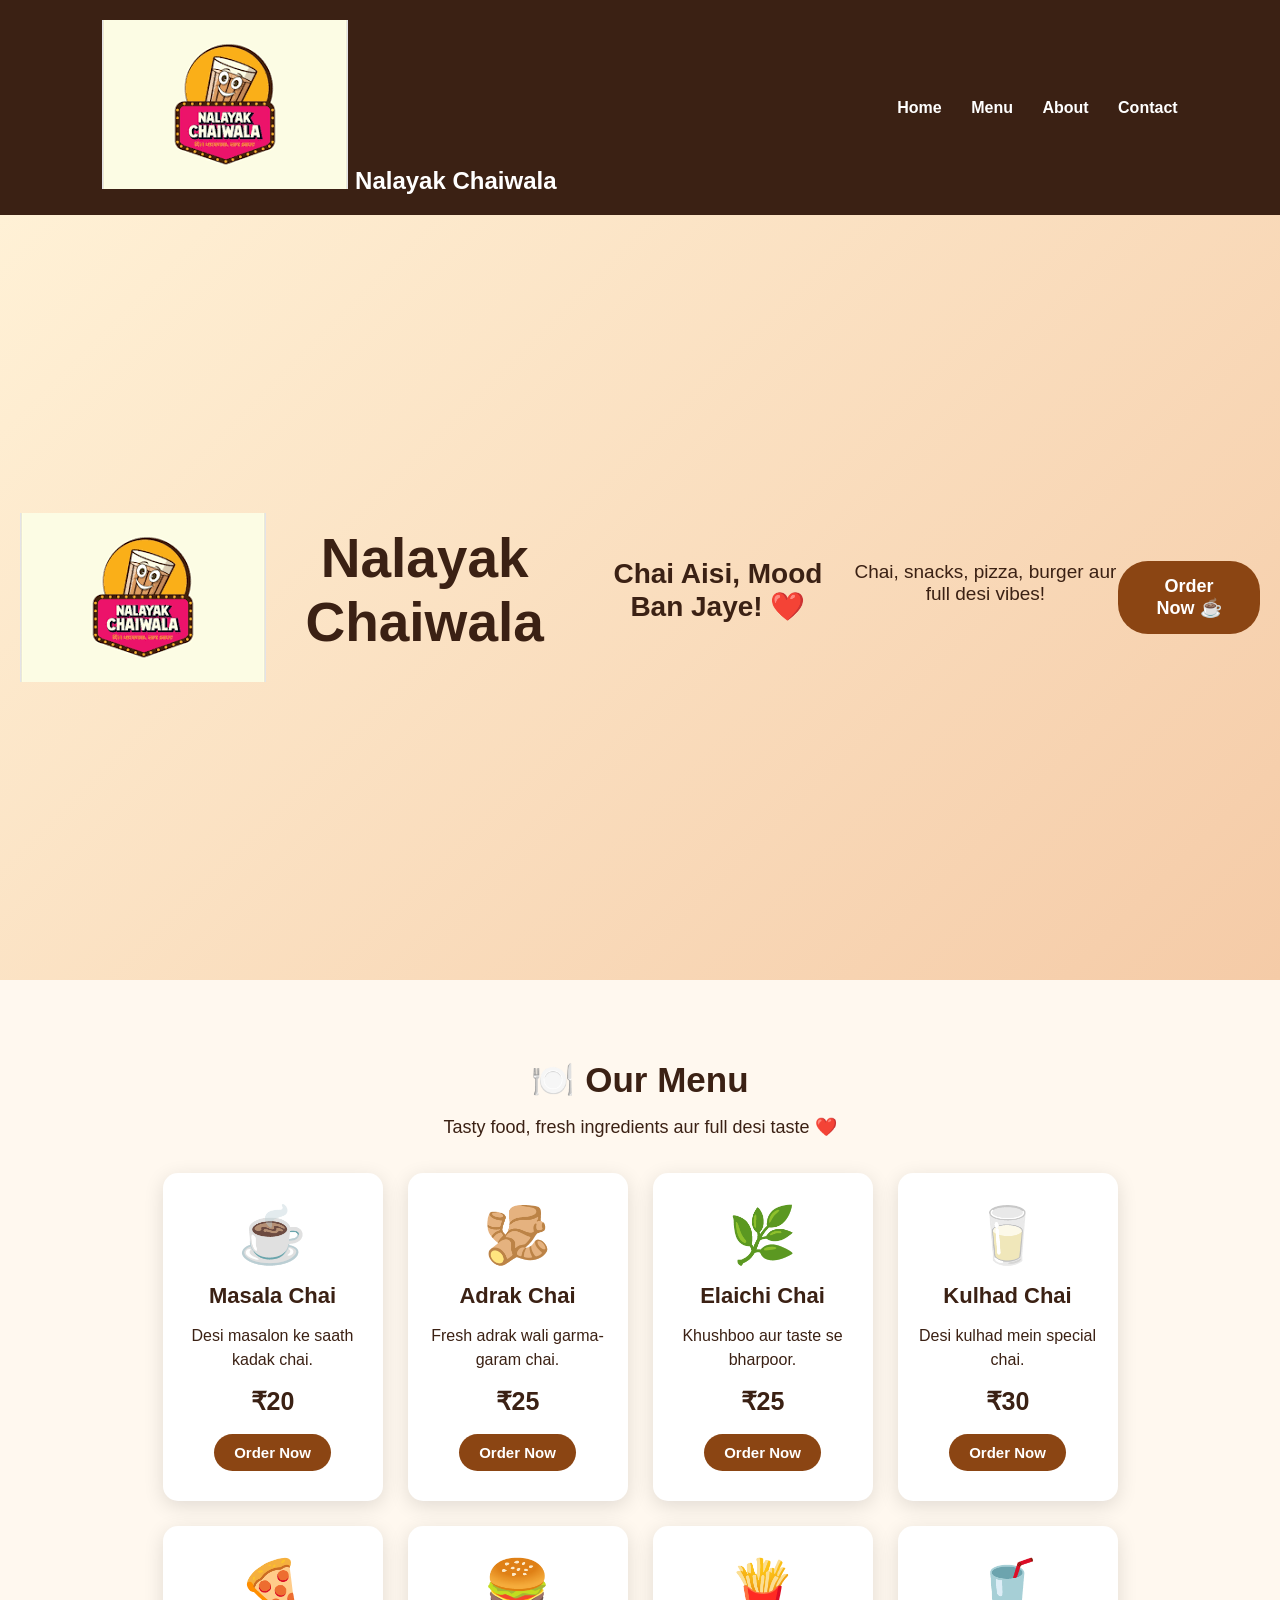
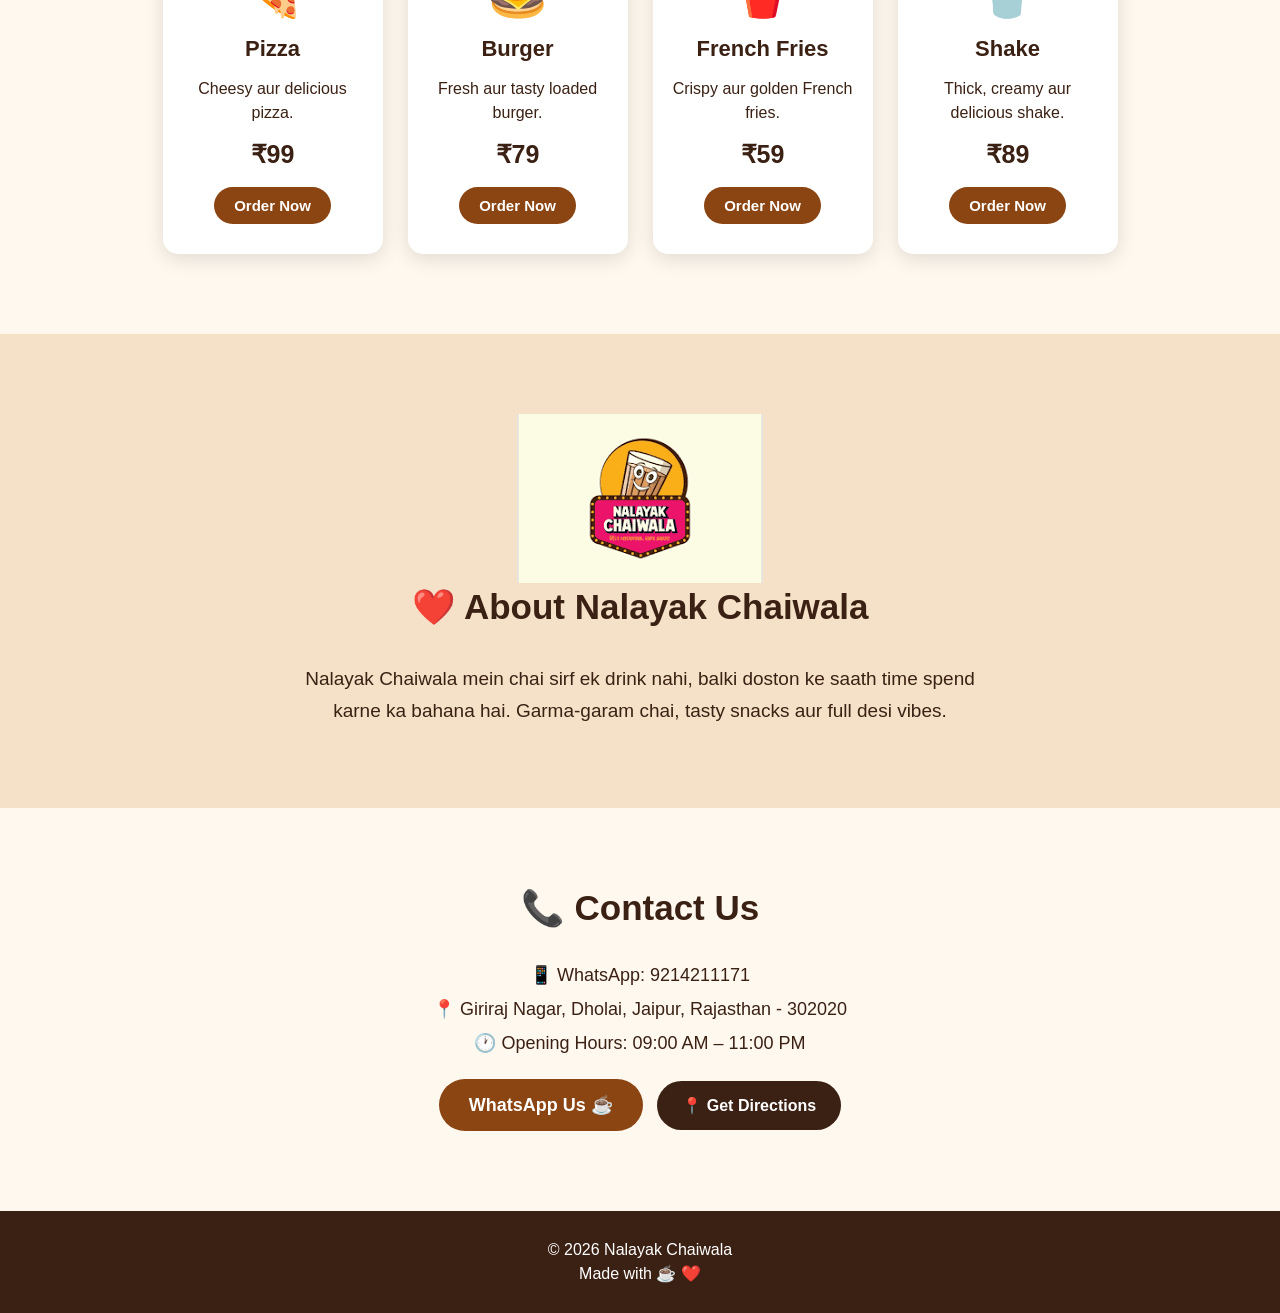
==== index.html @ 90702530 "Add files via upload" ====
<!DOCTYPE html>
<html lang="en">

<head>
    <meta charset="UTF-8">
    <meta name="viewport" content="width=device-width, initial-scale=1.0">
    <title>Nalayak Chaiwala | Jaipur</title>
    <link rel="stylesheet" href="style.css">
</head>

<body>

    <!-- HEADER -->
    <header>

        <div class="logo">
            <img src="logo.png" alt="Nalayak Chaiwala Logo">
            <span>Nalayak Chaiwala</span>
        </div>

        <nav>
            <a href="#home">Home</a>
            <a href="#menu">Menu</a>
            <a href="#about">About</a>
            <a href="#contact">Contact</a>
        </nav>

    </header>


    <!-- HOME -->
    <section id="home" class="hero">

        <img src="logo.png" alt="Nalayak Chaiwala" class="hero-logo">

        <h1>Nalayak Chaiwala</h1>

        <h2>Chai Aisi, Mood Ban Jaye! ❤️</h2>

        <p>
            Chai, snacks, pizza, burger aur full desi vibes!
        </p>

        <button onclick="orderChai()">
            Order Now ☕
        </button>

    </section>


    <!-- MENU -->
    <section id="menu">

        <h2>🍽️ Our Menu</h2>

        <p class="menu-subtitle">
            Tasty food, fresh ingredients aur full desi taste ❤️
        </p>

        <div class="menu-container">

            <!-- MASALA CHAI -->
            <div class="card">

                <div class="chai-icon">☕</div>

                <h3>Masala Chai</h3>

                <p>Desi masalon ke saath kadak chai.</p>

                <span>₹20</span>

                <button onclick="orderItem('Masala Chai')">
                    Order Now
                </button>

            </div>


            <!-- ADRAK CHAI -->
            <div class="card">

                <div class="chai-icon">🫚</div>

                <h3>Adrak Chai</h3>

                <p>Fresh adrak wali garma-garam chai.</p>

                <span>₹25</span>

                <button onclick="orderItem('Adrak Chai')">
                    Order Now
                </button>

            </div>


            <!-- ELAICHI CHAI -->
            <div class="card">

                <div class="chai-icon">🌿</div>

                <h3>Elaichi Chai</h3>

                <p>Khushboo aur taste se bharpoor.</p>

                <span>₹25</span>

                <button onclick="orderItem('Elaichi Chai')">
                    Order Now
                </button>

            </div>


            <!-- KULHAD CHAI -->
            <div class="card">

                <div class="chai-icon">🥛</div>

                <h3>Kulhad Chai</h3>

                <p>Desi kulhad mein special chai.</p>

                <span>₹30</span>

                <button onclick="orderItem('Kulhad Chai')">
                    Order Now
                </button>

            </div>


            <!-- PIZZA -->
            <div class="card">

                <div class="chai-icon">🍕</div>

                <h3>Pizza</h3>

                <p>Cheesy aur delicious pizza.</p>

                <span>₹99</span>

                <button onclick="orderItem('Pizza')">
                    Order Now
                </button>

            </div>


            <!-- BURGER -->
            <div class="card">

                <div class="chai-icon">🍔</div>

                <h3>Burger</h3>

                <p>Fresh aur tasty loaded burger.</p>

                <span>₹79</span>

                <button onclick="orderItem('Burger')">
                    Order Now
                </button>

            </div>


            <!-- FRENCH FRIES -->
            <div class="card">

                <div class="chai-icon">🍟</div>

                <h3>French Fries</h3>

                <p>Crispy aur golden French fries.</p>

                <span>₹59</span>

                <button onclick="orderItem('French Fries')">
                    Order Now
                </button>

            </div>


            <!-- SHAKE -->
            <div class="card">

                <div class="chai-icon">🥤</div>

                <h3>Shake</h3>

                <p>Thick, creamy aur delicious shake.</p>

                <span>₹89</span>

                <button onclick="orderItem('Shake')">
                    Order Now
                </button>

            </div>

        </div>

    </section>


    <!-- ABOUT -->
    <section id="about">

        <img src="logo.png" alt="Nalayak Chaiwala Logo" class="about-logo">

        <h2>❤️ About Nalayak Chaiwala</h2>

        <p>
            Nalayak Chaiwala mein chai sirf ek drink nahi,
            balki doston ke saath time spend karne ka bahana hai.
            Garma-garam chai, tasty snacks aur full desi vibes.
        </p>

    </section>


    <!-- CONTACT -->
    <section id="contact">

        <h2>📞 Contact Us</h2>

        <p>📱 WhatsApp: 9214211171</p>

        <p>
            📍 Giriraj Nagar, Dholai, Jaipur,
            Rajasthan - 302020
        </p>

        <p>
            🕐 Opening Hours: 09:00 AM – 11:00 PM
        </p>

        <button onclick="contactUs()">
            WhatsApp Us ☕
        </button>

        <a
            href="https://www.google.com/maps/search/?api=1&query=Nalayak+Chaiwala+Giriraj+Nagar+Dholai+Jaipur+Rajasthan+302020"
            target="_blank"
            class="map-button">
            📍 Get Directions
        </a>

    </section>


    <!-- FOOTER -->
    <footer>

        <p>© 2026 Nalayak Chaiwala</p>

        <p>Made with ☕ ❤️</p>

    </footer>


    <script src="script.js"></script>

</body>

</html>
---- style.css ----
* {
    margin: 0;
    padding: 0;
    box-sizing: border-box;
    scroll-behavior: smooth;
}

body {
    font-family: Arial, sans-serif;
    background: #fff8ef;
    color: #3b2114;
}


/* HEADER */

header {
    background: #3b2114;
    color: white;

    padding: 20px 8%;

    display: flex;
    justify-content: space-between;
    align-items: center;

    position: sticky;
    top: 0;

    z-index: 1000;
}

.logo {
    font-size: 24px;
    font-weight: bold;
}

nav a {
    color: white;

    text-decoration: none;

    margin-left: 25px;

    font-weight: bold;
}

nav a:hover {
    color: #f5b041;
}


/* HOME */

.hero {
    min-height: 85vh;

    display: flex;

    justify-content: center;
    align-items: center;

    text-align: center;

    padding: 40px 20px;

    background: linear-gradient(
        135deg,
        #fff1d6,
        #f5cba7
    );
}

.hero-content {
    max-width: 800px;
}

.big-cup {
    font-size: 80px;

    margin-bottom: 15px;
}

.hero h1 {
    font-size: 55px;

    margin-bottom: 15px;
}

.hero h2 {
    font-size: 28px;

    margin-bottom: 15px;
}

.hero p {
    font-size: 19px;

    margin-bottom: 30px;
}


/* BUTTON */

button {
    background: #8b4513;

    color: white;

    border: none;

    padding: 15px 30px;

    border-radius: 30px;

    font-size: 18px;

    cursor: pointer;

    font-weight: bold;

    transition: 0.3s;
}

button:hover {
    background: #5d2e0c;

    transform: scale(1.05);
}


/* SECTIONS */

section {
    padding: 80px 8%;

    text-align: center;
}

section h2 {
    font-size: 35px;

    margin-bottom: 35px;
}


/* MENU */

.menu-subtitle {
    font-size: 18px;

    margin-top: -20px;

    margin-bottom: 35px;
}

.menu-container {
    display: flex;

    justify-content: center;

    flex-wrap: wrap;

    gap: 25px;
}

.card {
    background: white;

    width: 220px;

    padding: 30px 20px;

    border-radius: 15px;

    box-shadow:
        0 5px 20px
        rgba(0, 0, 0, 0.12);

    transition: 0.3s;
}

.card:hover {
    transform: translateY(-8px);
}

.chai-icon {
    font-size: 55px;

    margin-bottom: 15px;
}

.card h3 {
    font-size: 22px;

    margin-bottom: 15px;
}

.card p {
    font-size: 16px;

    line-height: 1.5;

    margin-bottom: 15px;
}

.card span {
    display: block;

    font-size: 25px;

    font-weight: bold;

    margin-bottom: 18px;
}

.card button {
    padding: 10px 20px;

    font-size: 15px;
}


/* ABOUT */

#about {
    background: #f5e1c8;
}

#about p {
    max-width: 700px;

    margin: auto;

    font-size: 19px;

    line-height: 1.7;
}


/* CONTACT */

#contact p {
    margin: 12px;

    font-size: 18px;
}


/* MAP BUTTON */

.map-button {
    display: inline-block;

    margin-top: 15px;

    margin-left: 10px;

    padding: 15px 25px;

    background: #3b2114;

    color: white;

    text-decoration: none;

    border-radius: 30px;

    font-weight: bold;
}

.map-button:hover {
    background: #5d2e0c;
}


/* FOOTER */

footer {
    background: #3b2114;

    color: white;

    text-align: center;

    padding: 25px;
}

footer p {
    margin: 5px;
}


/* MOBILE */

@media (max-width: 700px) {

    header {
        flex-direction: column;

        gap: 15px;
    }

    nav a {
        margin: 0 7px;

        font-size: 14px;
    }

    .hero h1 {
        font-size: 40px;
    }

    .hero h2 {
        font-size: 22px;
    }

    .big-cup {
        font-size: 60px;
    }

    .map-button {
        margin-left: 0;

        margin-top: 15px;
    }
.logo {
    display: flex;
    align-items: center;
    gap: 10px;
}

.logo img {
    width: 55px;
    height: 55px;
    object-fit: contain;
}

.hero-logo {
    width: 180px;
    height: 180px;
    object-fit: contain;
    margin-bottom: 10px;
}

.about-logo {
    width: 140px;
    height: 140px;
    object-fit: contain;
    margin-bottom: 15px;
}.food-image {
    width: 100%;
    height: 160px;
    object-fit: cover;
    border-radius: 12px;
    margin-bottom: 15px;
}

.food-image:hover {
    transform: scale(1.03);
    transition: 0.3s;
}
}
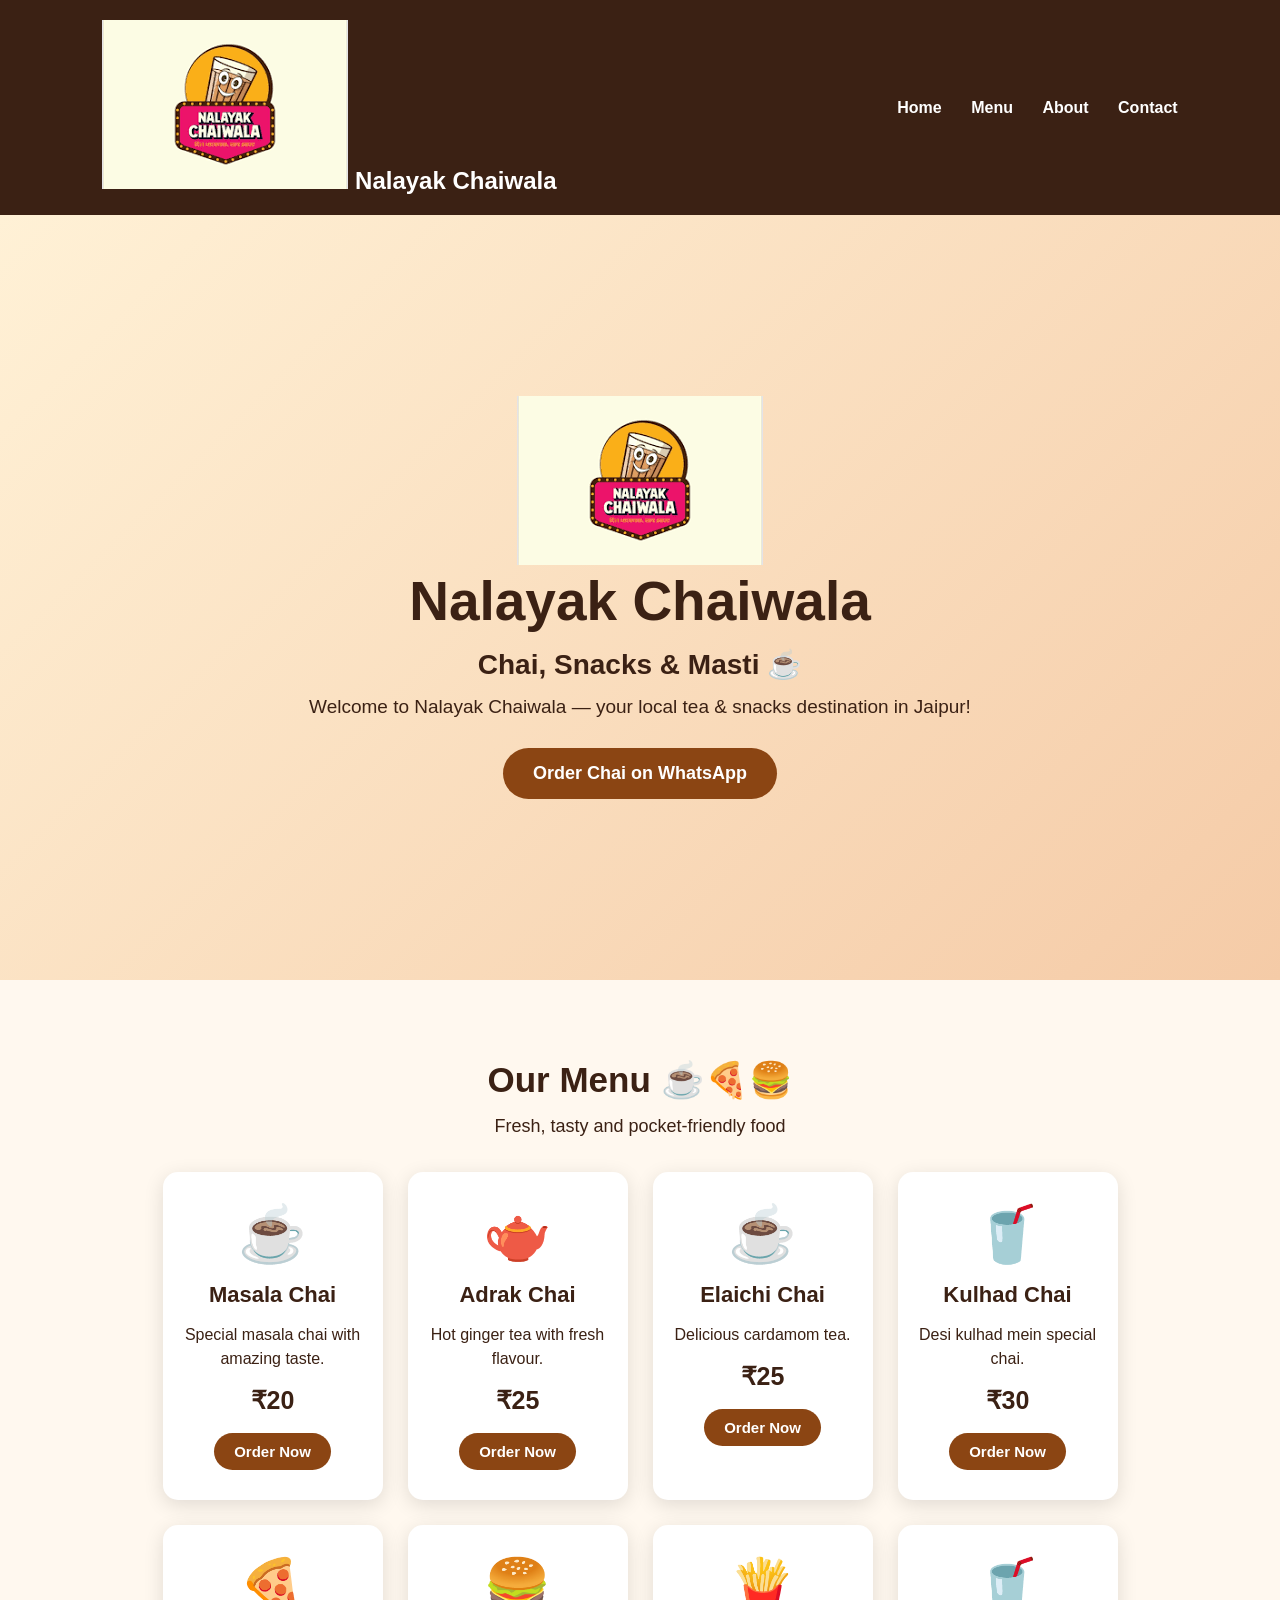
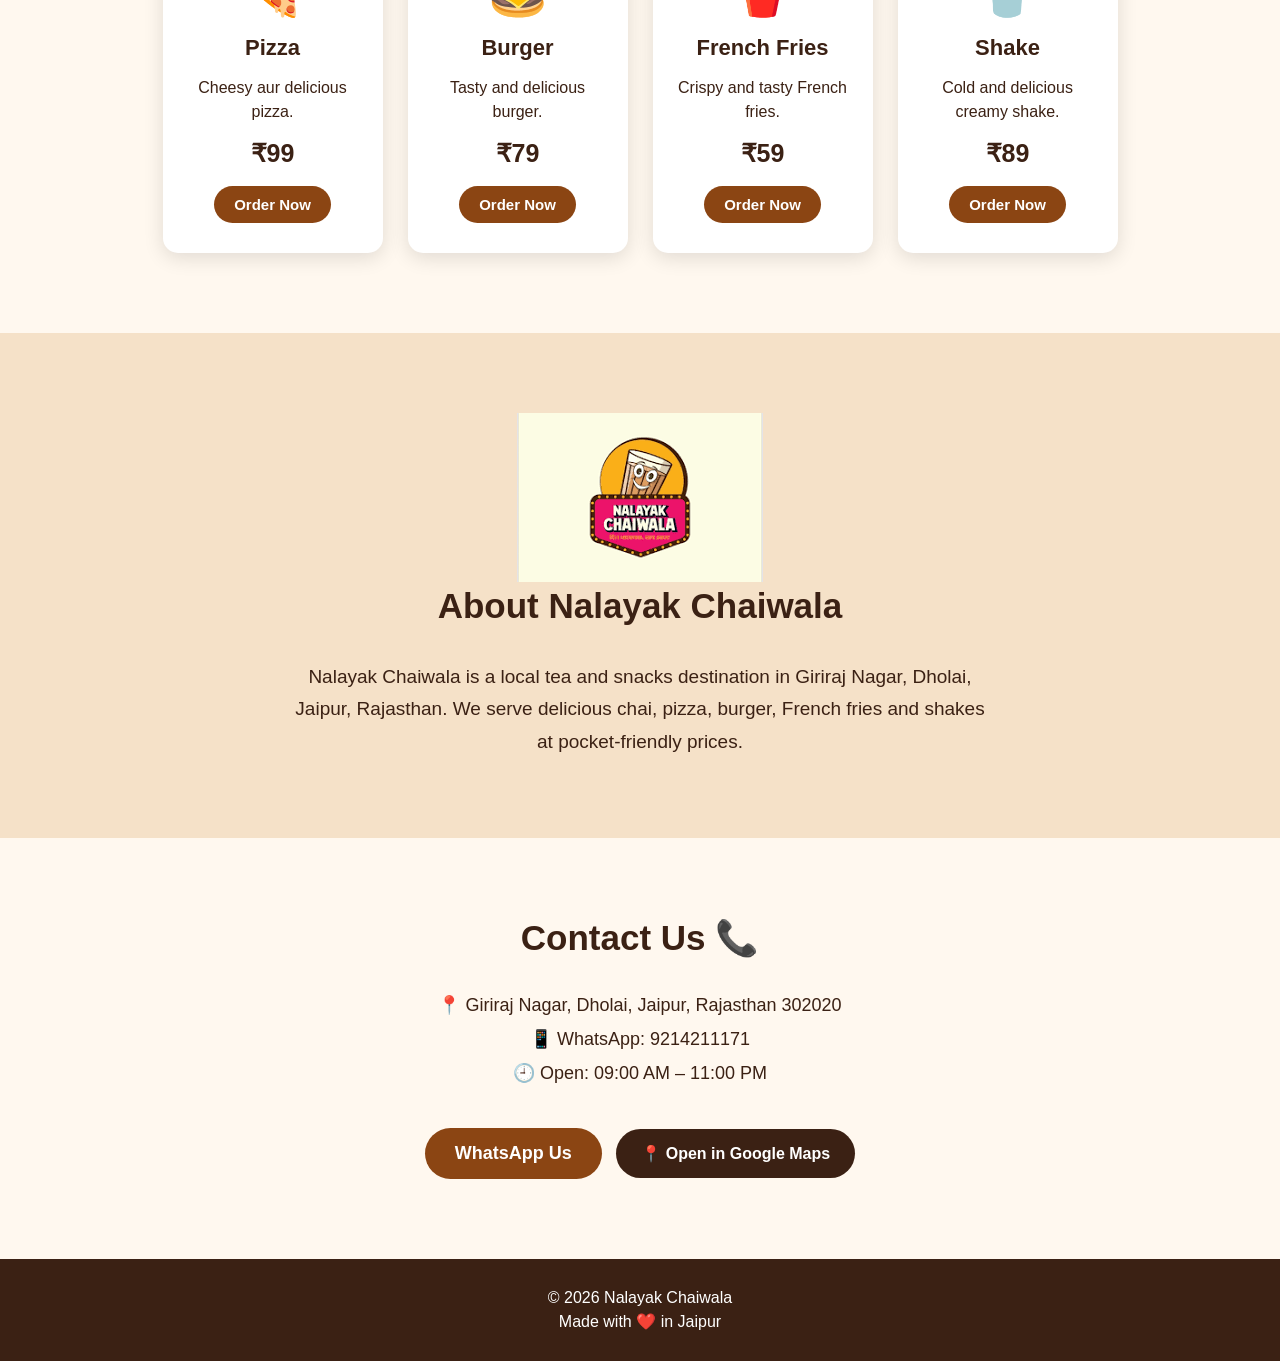
==== commit 453c2de6: "Add files via upload" ====
--- a/index.html
+++ b/index.html
@@ -3,9 +3,20 @@
 
 <head>
     <meta charset="UTF-8">
+
     <meta name="viewport" content="width=device-width, initial-scale=1.0">
-    <title>Nalayak Chaiwala | Jaipur</title>
+
+    <title>Nalayak Chaiwala | Best Tea, Pizza & Burger in Jaipur</title>
+
+    <meta name="description"
+        content="Nalayak Chaiwala in Giriraj Nagar, Dholai, Jaipur. Enjoy fresh chai, pizza, burger, French fries and shakes. Order now on WhatsApp.">
+
+    <meta name="keywords"
+        content="Nalayak Chaiwala, chai in Jaipur, tea in Jaipur, Giriraj Nagar chai, Dholai Jaipur cafe, pizza burger Jaipur">
+
+    <meta name="author" content="Nalayak Chaiwala">
     <link rel="stylesheet" href="style.css">
+
 </head>
 
 <body>
@@ -29,21 +40,26 @@
 
 
     <!-- HOME -->
-    <section id="home" class="hero">
-
-        <img src="logo.png" alt="Nalayak Chaiwala" class="hero-logo">
-
-        <h1>Nalayak Chaiwala</h1>
-
-        <h2>Chai Aisi, Mood Ban Jaye! ❤️</h2>
-
-        <p>
-            Chai, snacks, pizza, burger aur full desi vibes!
-        </p>
-
-        <button onclick="orderChai()">
-            Order Now ☕
-        </button>
+    <section class="hero" id="home">
+
+        <div class="hero-content">
+
+            <img src="logo.png" alt="Nalayak Chaiwala Jaipur" class="hero-logo">
+
+            <h1>Nalayak Chaiwala</h1>
+
+            <h2>Chai, Snacks & Masti ☕</h2>
+
+            <p>
+                Welcome to Nalayak Chaiwala — your local tea & snacks destination
+                in Jaipur!
+            </p>
+
+            <button onclick="orderChai()">
+                Order Chai on WhatsApp
+            </button>
+
+        </div>
 
     </section>
 
@@ -51,14 +67,15 @@
     <!-- MENU -->
     <section id="menu">
 
-        <h2>🍽️ Our Menu</h2>
+        <h2>Our Menu ☕🍕🍔</h2>
 
         <p class="menu-subtitle">
-            Tasty food, fresh ingredients aur full desi taste ❤️
+            Fresh, tasty and pocket-friendly food
         </p>
 
         <div class="menu-container">
 
+
             <!-- MASALA CHAI -->
             <div class="card">
 
@@ -66,7 +83,9 @@
 
                 <h3>Masala Chai</h3>
 
-                <p>Desi masalon ke saath kadak chai.</p>
+                <p>
+                    Special masala chai with amazing taste.
+                </p>
 
                 <span>₹20</span>
 
@@ -77,14 +96,16 @@
             </div>
 
 
-            <!-- ADRAK CHAI -->
-            <div class="card">
-
-                <div class="chai-icon">🫚</div>
+            <!-- ADRak CHAI -->
+            <div class="card">
+
+                <div class="chai-icon">🫖</div>
 
                 <h3>Adrak Chai</h3>
 
-                <p>Fresh adrak wali garma-garam chai.</p>
+                <p>
+                    Hot ginger tea with fresh flavour.
+                </p>
 
                 <span>₹25</span>
 
@@ -98,11 +119,13 @@
             <!-- ELAICHI CHAI -->
             <div class="card">
 
-                <div class="chai-icon">🌿</div>
+                <div class="chai-icon">☕</div>
 
                 <h3>Elaichi Chai</h3>
 
-                <p>Khushboo aur taste se bharpoor.</p>
+                <p>
+                    Delicious cardamom tea.
+                </p>
 
                 <span>₹25</span>
 
@@ -116,11 +139,13 @@
             <!-- KULHAD CHAI -->
             <div class="card">
 
-                <div class="chai-icon">🥛</div>
+                <div class="chai-icon">🥤</div>
 
                 <h3>Kulhad Chai</h3>
 
-                <p>Desi kulhad mein special chai.</p>
+                <p>
+                    Desi kulhad mein special chai.
+                </p>
 
                 <span>₹30</span>
 
@@ -138,7 +163,9 @@
 
                 <h3>Pizza</h3>
 
-                <p>Cheesy aur delicious pizza.</p>
+                <p>
+                    Cheesy aur delicious pizza.
+                </p>
 
                 <span>₹99</span>
 
@@ -156,7 +183,9 @@
 
                 <h3>Burger</h3>
 
-                <p>Fresh aur tasty loaded burger.</p>
+                <p>
+                    Tasty and delicious burger.
+                </p>
 
                 <span>₹79</span>
 
@@ -174,7 +203,9 @@
 
                 <h3>French Fries</h3>
 
-                <p>Crispy aur golden French fries.</p>
+                <p>
+                    Crispy and tasty French fries.
+                </p>
 
                 <span>₹59</span>
 
@@ -192,7 +223,9 @@
 
                 <h3>Shake</h3>
 
-                <p>Thick, creamy aur delicious shake.</p>
+                <p>
+                    Cold and delicious creamy shake.
+                </p>
 
                 <span>₹89</span>
 
@@ -210,14 +243,18 @@
     <!-- ABOUT -->
     <section id="about">
 
-        <img src="logo.png" alt="Nalayak Chaiwala Logo" class="about-logo">
-
-        <h2>❤️ About Nalayak Chaiwala</h2>
-
-        <p>
-            Nalayak Chaiwala mein chai sirf ek drink nahi,
-            balki doston ke saath time spend karne ka bahana hai.
-            Garma-garam chai, tasty snacks aur full desi vibes.
+        <img src="logo.png"
+            alt="Nalayak Chaiwala Logo Jaipur"
+            class="about-logo">
+
+        <h2>About Nalayak Chaiwala</h2>
+
+        <p>
+            Nalayak Chaiwala is a local tea and snacks destination
+            in Giriraj Nagar, Dholai, Jaipur, Rajasthan.
+
+            We serve delicious chai, pizza, burger, French fries
+            and shakes at pocket-friendly prices.
         </p>
 
     </section>
@@ -226,28 +263,33 @@
     <!-- CONTACT -->
     <section id="contact">
 
-        <h2>📞 Contact Us</h2>
-
-        <p>📱 WhatsApp: 9214211171</p>
-
-        <p>
-            📍 Giriraj Nagar, Dholai, Jaipur,
-            Rajasthan - 302020
-        </p>
-
-        <p>
-            🕐 Opening Hours: 09:00 AM – 11:00 PM
-        </p>
+        <h2>Contact Us 📞</h2>
+
+        <p>
+            📍 Giriraj Nagar, Dholai, Jaipur, Rajasthan 302020
+        </p>
+
+        <p>
+            📱 WhatsApp: 9214211171
+        </p>
+
+        <p>
+            🕘 Open: 09:00 AM – 11:00 PM
+        </p>
+
+        <br>
 
         <button onclick="contactUs()">
-            WhatsApp Us ☕
+            WhatsApp Us
         </button>
 
         <a
-            href="https://www.google.com/maps/search/?api=1&query=Nalayak+Chaiwala+Giriraj+Nagar+Dholai+Jaipur+Rajasthan+302020"
+            href="https://www.google.com/maps/search/?api=1&query=Giriraj+Nagar+Dholai+Jaipur+Rajasthan+302020"
             target="_blank"
             class="map-button">
-            📍 Get Directions
+
+            📍 Open in Google Maps
+
         </a>
 
     </section>
@@ -256,13 +298,18 @@
     <!-- FOOTER -->
     <footer>
 
-        <p>© 2026 Nalayak Chaiwala</p>
-
-        <p>Made with ☕ ❤️</p>
+        <p>
+            © 2026 Nalayak Chaiwala
+        </p>
+
+        <p>
+            Made with ❤️ in Jaipur
+        </p>
 
     </footer>
 
 
+    <!-- JAVASCRIPT -->
     <script src="script.js"></script>
 
 </body>
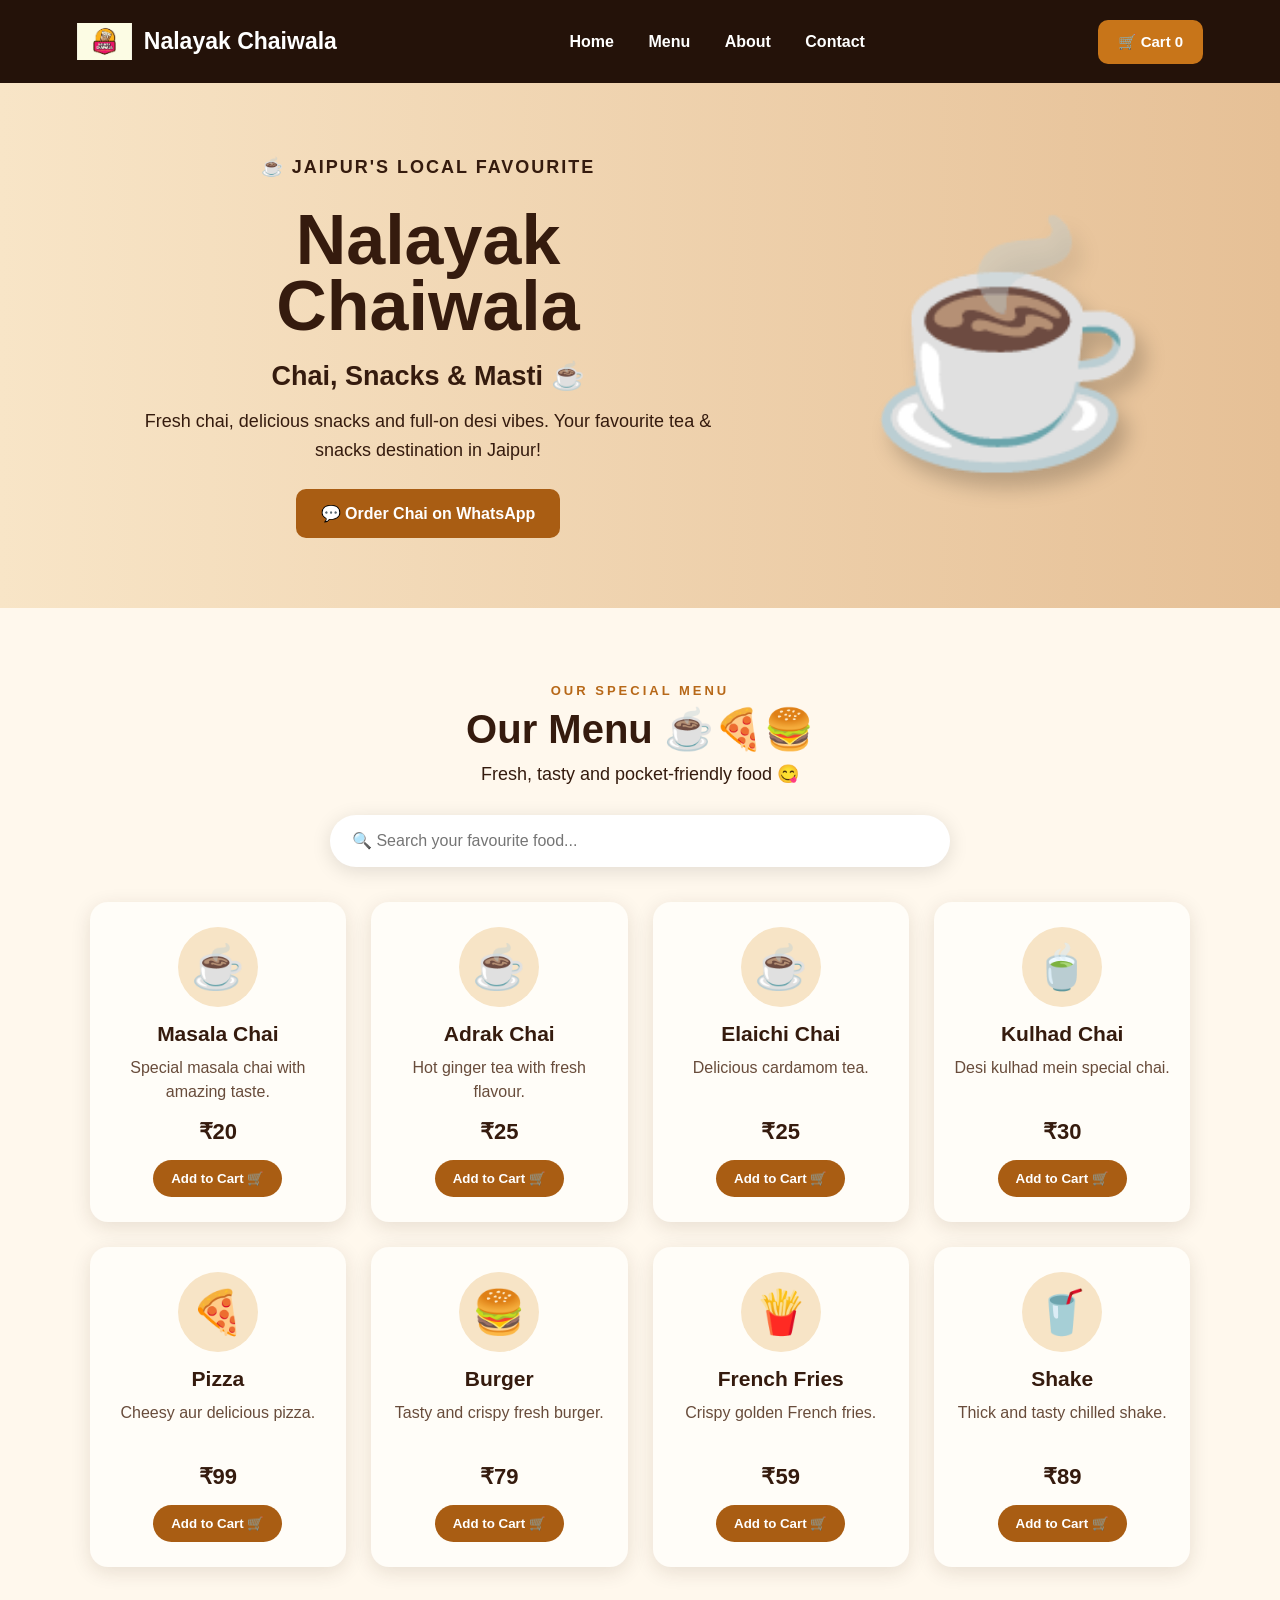
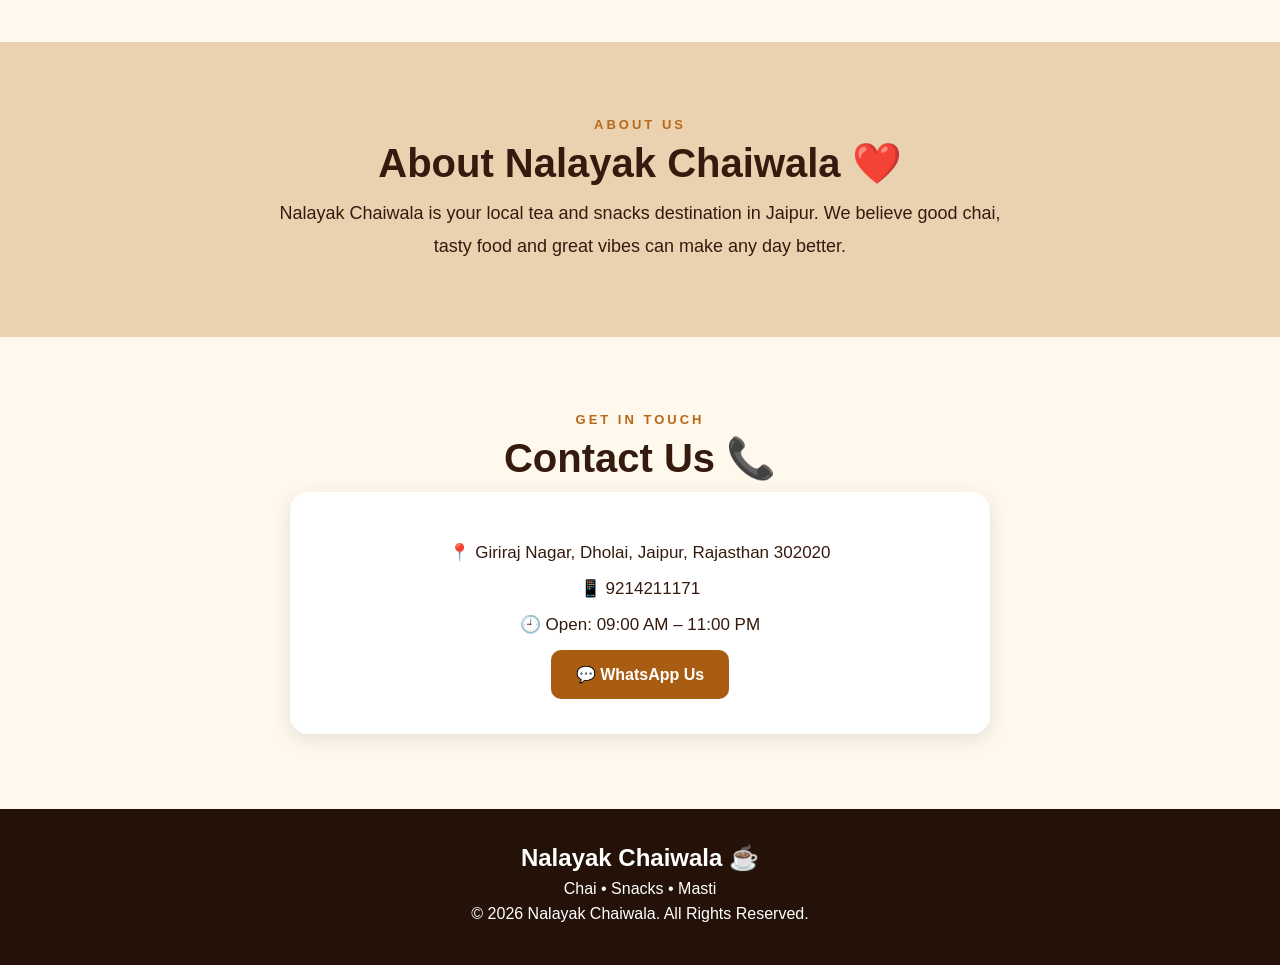
==== commit 66718aca: "Add files via upload" ====
--- a/index.html
+++ b/index.html
@@ -1,317 +1,302 @@
 <!DOCTYPE html>
 <html lang="en">
-
 <head>
     <meta charset="UTF-8">
-
     <meta name="viewport" content="width=device-width, initial-scale=1.0">
 
-    <title>Nalayak Chaiwala | Best Tea, Pizza & Burger in Jaipur</title>
+    <title>Nalayak Chaiwala | Best Tea & Snacks in Jaipur</title>
 
     <meta name="description"
-        content="Nalayak Chaiwala in Giriraj Nagar, Dholai, Jaipur. Enjoy fresh chai, pizza, burger, French fries and shakes. Order now on WhatsApp.">
-
-    <meta name="keywords"
-        content="Nalayak Chaiwala, chai in Jaipur, tea in Jaipur, Giriraj Nagar chai, Dholai Jaipur cafe, pizza burger Jaipur">
-
-    <meta name="author" content="Nalayak Chaiwala">
+        content="Nalayak Chaiwala in Giriraj Nagar, Dholai, Jaipur. Fresh chai, pizza, burger, fries and shakes. Order on WhatsApp.">
+
     <link rel="stylesheet" href="style.css">
-
 </head>
 
 <body>
 
-    <!-- HEADER -->
-    <header>
-
-        <div class="logo">
-            <img src="logo.png" alt="Nalayak Chaiwala Logo">
-            <span>Nalayak Chaiwala</span>
-        </div>
-
-        <nav>
-            <a href="#home">Home</a>
-            <a href="#menu">Menu</a>
-            <a href="#about">About</a>
-            <a href="#contact">Contact</a>
-        </nav>
-
-    </header>
-
-
-    <!-- HOME -->
-    <section class="hero" id="home">
-
-        <div class="hero-content">
-
-            <img src="logo.png" alt="Nalayak Chaiwala Jaipur" class="hero-logo">
-
-            <h1>Nalayak Chaiwala</h1>
+<!-- HEADER -->
+<header>
+    <div class="logo">
+        <img src="logo.png" alt="Nalayak Chaiwala Logo">
+        <span>Nalayak Chaiwala</span>
+    </div>
+
+    <nav>
+        <a href="#home">Home</a>
+        <a href="#menu">Menu</a>
+        <a href="#about">About</a>
+        <a href="#contact">Contact</a>
+    </nav>
+
+    <button class="cart-btn" onclick="showCart()">
+        🛒 Cart <span id="cartCount">0</span>
+    </button>
+</header>
+
+
+<!-- HERO -->
+<section class="hero" id="home">
+
+    <div class="hero-content">
+
+        <div class="hero-text">
+            <p class="small-title">☕ JAIPUR'S LOCAL FAVOURITE</p>
+
+            <h1>Nalayak<br>Chaiwala</h1>
 
             <h2>Chai, Snacks & Masti ☕</h2>
 
             <p>
-                Welcome to Nalayak Chaiwala — your local tea & snacks destination
-                in Jaipur!
+                Fresh chai, delicious snacks and full-on desi vibes.
+                Your favourite tea & snacks destination in Jaipur!
             </p>
 
-            <button onclick="orderChai()">
-                Order Chai on WhatsApp
-            </button>
-
-        </div>
-
-    </section>
-
-
-    <!-- MENU -->
-    <section id="menu">
-
-        <h2>Our Menu ☕🍕🍔</h2>
-
-        <p class="menu-subtitle">
-            Fresh, tasty and pocket-friendly food
-        </p>
-
-        <div class="menu-container">
-
-
-            <!-- MASALA CHAI -->
-            <div class="card">
-
-                <div class="chai-icon">☕</div>
-
-                <h3>Masala Chai</h3>
-
-                <p>
-                    Special masala chai with amazing taste.
-                </p>
-
-                <span>₹20</span>
-
-                <button onclick="orderItem('Masala Chai')">
-                    Order Now
-                </button>
-
-            </div>
-
-
-            <!-- ADRak CHAI -->
-            <div class="card">
-
-                <div class="chai-icon">🫖</div>
-
-                <h3>Adrak Chai</h3>
-
-                <p>
-                    Hot ginger tea with fresh flavour.
-                </p>
-
-                <span>₹25</span>
-
-                <button onclick="orderItem('Adrak Chai')">
-                    Order Now
-                </button>
-
-            </div>
-
-
-            <!-- ELAICHI CHAI -->
-            <div class="card">
-
-                <div class="chai-icon">☕</div>
-
-                <h3>Elaichi Chai</h3>
-
-                <p>
-                    Delicious cardamom tea.
-                </p>
-
-                <span>₹25</span>
-
-                <button onclick="orderItem('Elaichi Chai')">
-                    Order Now
-                </button>
-
-            </div>
-
-
-            <!-- KULHAD CHAI -->
-            <div class="card">
-
-                <div class="chai-icon">🥤</div>
-
-                <h3>Kulhad Chai</h3>
-
-                <p>
-                    Desi kulhad mein special chai.
-                </p>
-
-                <span>₹30</span>
-
-                <button onclick="orderItem('Kulhad Chai')">
-                    Order Now
-                </button>
-
-            </div>
-
-
-            <!-- PIZZA -->
-            <div class="card">
-
-                <div class="chai-icon">🍕</div>
-
-                <h3>Pizza</h3>
-
-                <p>
-                    Cheesy aur delicious pizza.
-                </p>
-
-                <span>₹99</span>
-
-                <button onclick="orderItem('Pizza')">
-                    Order Now
-                </button>
-
-            </div>
-
-
-            <!-- BURGER -->
-            <div class="card">
-
-                <div class="chai-icon">🍔</div>
-
-                <h3>Burger</h3>
-
-                <p>
-                    Tasty and delicious burger.
-                </p>
-
-                <span>₹79</span>
-
-                <button onclick="orderItem('Burger')">
-                    Order Now
-                </button>
-
-            </div>
-
-
-            <!-- FRENCH FRIES -->
-            <div class="card">
-
-                <div class="chai-icon">🍟</div>
-
-                <h3>French Fries</h3>
-
-                <p>
-                    Crispy and tasty French fries.
-                </p>
-
-                <span>₹59</span>
-
-                <button onclick="orderItem('French Fries')">
-                    Order Now
-                </button>
-
-            </div>
-
-
-            <!-- SHAKE -->
-            <div class="card">
-
-                <div class="chai-icon">🥤</div>
-
-                <h3>Shake</h3>
-
-                <p>
-                    Cold and delicious creamy shake.
-                </p>
-
-                <span>₹89</span>
-
-                <button onclick="orderItem('Shake')">
-                    Order Now
-                </button>
-
-            </div>
-
-        </div>
-
-    </section>
-
-
-    <!-- ABOUT -->
-    <section id="about">
-
-        <img src="logo.png"
-            alt="Nalayak Chaiwala Logo Jaipur"
-            class="about-logo">
-
-        <h2>About Nalayak Chaiwala</h2>
-
-        <p>
-            Nalayak Chaiwala is a local tea and snacks destination
-            in Giriraj Nagar, Dholai, Jaipur, Rajasthan.
-
-            We serve delicious chai, pizza, burger, French fries
-            and shakes at pocket-friendly prices.
-        </p>
-
-    </section>
-
-
-    <!-- CONTACT -->
-    <section id="contact">
-
-        <h2>Contact Us 📞</h2>
-
-        <p>
-            📍 Giriraj Nagar, Dholai, Jaipur, Rajasthan 302020
-        </p>
-
-        <p>
-            📱 WhatsApp: 9214211171
-        </p>
-
-        <p>
-            🕘 Open: 09:00 AM – 11:00 PM
-        </p>
-
-        <br>
-
-        <button onclick="contactUs()">
-            WhatsApp Us
+            <button class="main-btn" onclick="orderChai()">
+                💬 Order Chai on WhatsApp
+            </button>
+        </div>
+
+        <div class="hero-cup">
+            ☕
+        </div>
+
+    </div>
+
+</section>
+
+
+<!-- MENU -->
+<section id="menu">
+
+    <p class="section-label">OUR SPECIAL MENU</p>
+
+    <h2>Our Menu ☕🍕🍔</h2>
+
+    <p class="menu-subtitle">
+        Fresh, tasty and pocket-friendly food 😋
+    </p>
+
+    <!-- SEARCH -->
+    <div class="search-box">
+        <input
+            type="text"
+            id="menuSearch"
+            placeholder="🔍 Search your favourite food..."
+            onkeyup="searchMenu()"
+        >
+    </div>
+
+
+    <!-- MENU CARDS -->
+    <div class="menu-container" id="menuContainer">
+
+        <!-- MASALA CHAI -->
+        <div class="card" data-name="masala chai">
+            <div class="food-icon">☕</div>
+
+            <h3>Masala Chai</h3>
+
+            <p>Special masala chai with amazing taste.</p>
+
+            <span>₹20</span>
+
+            <button onclick="addToCart('Masala Chai',20)">
+                Add to Cart 🛒
+            </button>
+        </div>
+
+
+        <!-- ADRAK CHAI -->
+        <div class="card" data-name="adrak chai">
+            <div class="food-icon">☕</div>
+
+            <h3>Adrak Chai</h3>
+
+            <p>Hot ginger tea with fresh flavour.</p>
+
+            <span>₹25</span>
+
+            <button onclick="addToCart('Adrak Chai',25)">
+                Add to Cart 🛒
+            </button>
+        </div>
+
+
+        <!-- ELAICHI CHAI -->
+        <div class="card" data-name="elaichi chai">
+            <div class="food-icon">☕</div>
+
+            <h3>Elaichi Chai</h3>
+
+            <p>Delicious cardamom tea.</p>
+
+            <span>₹25</span>
+
+            <button onclick="addToCart('Elaichi Chai',25)">
+                Add to Cart 🛒
+            </button>
+        </div>
+
+
+        <!-- KULHAD CHAI -->
+        <div class="card" data-name="kulhad chai">
+            <div class="food-icon">🍵</div>
+
+            <h3>Kulhad Chai</h3>
+
+            <p>Desi kulhad mein special chai.</p>
+
+            <span>₹30</span>
+
+            <button onclick="addToCart('Kulhad Chai',30)">
+                Add to Cart 🛒
+            </button>
+        </div>
+
+
+        <!-- PIZZA -->
+        <div class="card" data-name="pizza">
+            <div class="food-icon">🍕</div>
+
+            <h3>Pizza</h3>
+
+            <p>Cheesy aur delicious pizza.</p>
+
+            <span>₹99</span>
+
+            <button onclick="addToCart('Pizza',99)">
+                Add to Cart 🛒
+            </button>
+        </div>
+
+
+        <!-- BURGER -->
+        <div class="card" data-name="burger">
+            <div class="food-icon">🍔</div>
+
+            <h3>Burger</h3>
+
+            <p>Tasty and crispy fresh burger.</p>
+
+            <span>₹79</span>
+
+            <button onclick="addToCart('Burger',79)">
+                Add to Cart 🛒
+            </button>
+        </div>
+
+
+        <!-- FRIES -->
+        <div class="card" data-name="french fries fries">
+            <div class="food-icon">🍟</div>
+
+            <h3>French Fries</h3>
+
+            <p>Crispy golden French fries.</p>
+
+            <span>₹59</span>
+
+            <button onclick="addToCart('French Fries',59)">
+                Add to Cart 🛒
+            </button>
+        </div>
+
+
+        <!-- SHAKE -->
+        <div class="card" data-name="shake">
+            <div class="food-icon">🥤</div>
+
+            <h3>Shake</h3>
+
+            <p>Thick and tasty chilled shake.</p>
+
+            <span>₹89</span>
+
+            <button onclick="addToCart('Shake',89)">
+                Add to Cart 🛒
+            </button>
+        </div>
+
+    </div>
+
+</section>
+
+
+<!-- ABOUT -->
+<section id="about" class="about">
+
+    <p class="section-label">ABOUT US</p>
+
+    <h2>About Nalayak Chaiwala ❤️</h2>
+
+    <p>
+        Nalayak Chaiwala is your local tea and snacks destination
+        in Jaipur. We believe good chai, tasty food and great vibes
+        can make any day better.
+    </p>
+
+</section>
+
+
+<!-- CONTACT -->
+<section id="contact">
+
+    <p class="section-label">GET IN TOUCH</p>
+
+    <h2>Contact Us 📞</h2>
+
+    <div class="contact-box">
+
+        <p>📍 Giriraj Nagar, Dholai, Jaipur, Rajasthan 302020</p>
+
+        <p>📱 9214211171</p>
+
+        <p>🕘 Open: 09:00 AM – 11:00 PM</p>
+
+        <button class="main-btn" onclick="contactUs()">
+            💬 WhatsApp Us
         </button>
 
-        <a
-            href="https://www.google.com/maps/search/?api=1&query=Giriraj+Nagar+Dholai+Jaipur+Rajasthan+302020"
-            target="_blank"
-            class="map-button">
-
-            📍 Open in Google Maps
-
-        </a>
-
-    </section>
-
-
-    <!-- FOOTER -->
-    <footer>
-
-        <p>
-            © 2026 Nalayak Chaiwala
-        </p>
-
-        <p>
-            Made with ❤️ in Jaipur
-        </p>
-
-    </footer>
-
-
-    <!-- JAVASCRIPT -->
-    <script src="script.js"></script>
+    </div>
+
+</section>
+
+
+<!-- CART POPUP -->
+<div id="cartPopup" class="cart-popup">
+
+    <div class="cart-box">
+
+        <button class="close-btn" onclick="closeCart()">✕</button>
+
+        <h2>🛒 Your Cart</h2>
+
+        <div id="cartItems"></div>
+
+        <h3 id="cartTotal">Total: ₹0</h3>
+
+        <button class="main-btn" onclick="orderCart()">
+            💬 Order on WhatsApp
+        </button>
+
+    </div>
+
+</div>
+
+
+<!-- FOOTER -->
+<footer>
+
+    <h3>Nalayak Chaiwala ☕</h3>
+
+    <p>Chai • Snacks • Masti</p>
+
+    <p>© 2026 Nalayak Chaiwala. All Rights Reserved.</p>
+
+</footer>
+
+
+<script src="script.js"></script>
 
 </body>
-
 </html>
--- a/style.css
+++ b/style.css
@@ -7,18 +7,18 @@
 
 body {
     font-family: Arial, sans-serif;
-    background: #fff8ef;
-    color: #3b2114;
+    background: #fff8ed;
+    color: #351b0e;
 }
 
 
 /* HEADER */
 
 header {
-    background: #3b2114;
-    color: white;
-
-    padding: 20px 8%;
+    background: #241209;
+    color: white;
+
+    padding: 14px 6%;
 
     display: flex;
     justify-content: space-between;
@@ -31,303 +31,12 @@
 }
 
 .logo {
-    font-size: 24px;
-    font-weight: bold;
-}
-
-nav a {
-    color: white;
-
-    text-decoration: none;
-
-    margin-left: 25px;
-
-    font-weight: bold;
-}
-
-nav a:hover {
-    color: #f5b041;
-}
-
-
-/* HOME */
-
-.hero {
-    min-height: 85vh;
-
     display: flex;
-
-    justify-content: center;
-    align-items: center;
-
-    text-align: center;
-
-    padding: 40px 20px;
-
-    background: linear-gradient(
-        135deg,
-        #fff1d6,
-        #f5cba7
-    );
-}
-
-.hero-content {
-    max-width: 800px;
-}
-
-.big-cup {
-    font-size: 80px;
-
-    margin-bottom: 15px;
-}
-
-.hero h1 {
-    font-size: 55px;
-
-    margin-bottom: 15px;
-}
-
-.hero h2 {
-    font-size: 28px;
-
-    margin-bottom: 15px;
-}
-
-.hero p {
-    font-size: 19px;
-
-    margin-bottom: 30px;
-}
-
-
-/* BUTTON */
-
-button {
-    background: #8b4513;
-
-    color: white;
-
-    border: none;
-
-    padding: 15px 30px;
-
-    border-radius: 30px;
-
-    font-size: 18px;
-
-    cursor: pointer;
-
-    font-weight: bold;
-
-    transition: 0.3s;
-}
-
-button:hover {
-    background: #5d2e0c;
-
-    transform: scale(1.05);
-}
-
-
-/* SECTIONS */
-
-section {
-    padding: 80px 8%;
-
-    text-align: center;
-}
-
-section h2 {
-    font-size: 35px;
-
-    margin-bottom: 35px;
-}
-
-
-/* MENU */
-
-.menu-subtitle {
-    font-size: 18px;
-
-    margin-top: -20px;
-
-    margin-bottom: 35px;
-}
-
-.menu-container {
-    display: flex;
-
-    justify-content: center;
-
-    flex-wrap: wrap;
-
-    gap: 25px;
-}
-
-.card {
-    background: white;
-
-    width: 220px;
-
-    padding: 30px 20px;
-
-    border-radius: 15px;
-
-    box-shadow:
-        0 5px 20px
-        rgba(0, 0, 0, 0.12);
-
-    transition: 0.3s;
-}
-
-.card:hover {
-    transform: translateY(-8px);
-}
-
-.chai-icon {
-    font-size: 55px;
-
-    margin-bottom: 15px;
-}
-
-.card h3 {
-    font-size: 22px;
-
-    margin-bottom: 15px;
-}
-
-.card p {
-    font-size: 16px;
-
-    line-height: 1.5;
-
-    margin-bottom: 15px;
-}
-
-.card span {
-    display: block;
-
-    font-size: 25px;
-
-    font-weight: bold;
-
-    margin-bottom: 18px;
-}
-
-.card button {
-    padding: 10px 20px;
-
-    font-size: 15px;
-}
-
-
-/* ABOUT */
-
-#about {
-    background: #f5e1c8;
-}
-
-#about p {
-    max-width: 700px;
-
-    margin: auto;
-
-    font-size: 19px;
-
-    line-height: 1.7;
-}
-
-
-/* CONTACT */
-
-#contact p {
-    margin: 12px;
-
-    font-size: 18px;
-}
-
-
-/* MAP BUTTON */
-
-.map-button {
-    display: inline-block;
-
-    margin-top: 15px;
-
-    margin-left: 10px;
-
-    padding: 15px 25px;
-
-    background: #3b2114;
-
-    color: white;
-
-    text-decoration: none;
-
-    border-radius: 30px;
-
-    font-weight: bold;
-}
-
-.map-button:hover {
-    background: #5d2e0c;
-}
-
-
-/* FOOTER */
-
-footer {
-    background: #3b2114;
-
-    color: white;
-
-    text-align: center;
-
-    padding: 25px;
-}
-
-footer p {
-    margin: 5px;
-}
-
-
-/* MOBILE */
-
-@media (max-width: 700px) {
-
-    header {
-        flex-direction: column;
-
-        gap: 15px;
-    }
-
-    nav a {
-        margin: 0 7px;
-
-        font-size: 14px;
-    }
-
-    .hero h1 {
-        font-size: 40px;
-    }
-
-    .hero h2 {
-        font-size: 22px;
-    }
-
-    .big-cup {
-        font-size: 60px;
-    }
-
-    .map-button {
-        margin-left: 0;
-
-        margin-top: 15px;
-    }
-.logo {
-    display: flex;
-    align-items: center;
-    gap: 10px;
+    align-items: center;
+    gap: 12px;
+
+    font-size: 23px;
+    font-weight: bold;
 }
 
 .logo img {
@@ -336,28 +45,473 @@
     object-fit: contain;
 }
 
-.hero-logo {
-    width: 180px;
-    height: 180px;
-    object-fit: contain;
+nav a {
+    color: white;
+    text-decoration: none;
+
+    margin: 0 15px;
+
+    font-weight: bold;
+}
+
+nav a:hover {
+    color: #f4a340;
+}
+
+.cart-btn {
+    background: #c87519;
+    color: white;
+
+    border: none;
+    border-radius: 10px;
+
+    padding: 13px 20px;
+
+    font-weight: bold;
+    font-size: 15px;
+
+    cursor: pointer;
+}
+
+.cart-btn:hover {
+    transform: translateY(-2px);
+}
+
+
+/* HERO */
+
+.hero {
+    min-height: 520px;
+
+    background:
+        linear-gradient(
+            90deg,
+            #f8e5c7,
+            #e6c096
+        );
+
+    display: flex;
+    align-items: center;
+
+    padding: 70px 10%;
+}
+
+.hero-content {
+    width: 100%;
+
+    display: flex;
+    justify-content: space-between;
+    align-items: center;
+}
+
+.small-title {
+    font-size: 14px;
+    font-weight: bold;
+    letter-spacing: 2px;
+    margin-bottom: 15px;
+}
+
+.hero h1 {
+    font-size: 70px;
+    line-height: 0.95;
+    margin-bottom: 20px;
+}
+
+.hero h2 {
+    font-size: 27px;
+    margin-bottom: 15px;
+}
+
+.hero p {
+    font-size: 18px;
+    max-width: 600px;
+    line-height: 1.6;
+    margin-bottom: 25px;
+}
+
+.main-btn {
+    background: #a95d13;
+    color: white;
+
+    border: none;
+
+    padding: 15px 25px;
+
+    border-radius: 10px;
+
+    font-size: 16px;
+    font-weight: bold;
+
+    cursor: pointer;
+}
+
+.main-btn:hover {
+    background: #7e430d;
+    transform: translateY(-2px);
+}
+
+.hero-cup {
+    font-size: 230px;
+
+    filter: drop-shadow(10px 15px 10px rgba(0,0,0,0.2));
+}
+
+
+/* SECTIONS */
+
+section {
+    padding: 75px 7%;
+    text-align: center;
+}
+
+.section-label {
+    color: #b76818;
+    font-size: 13px;
+    font-weight: bold;
+    letter-spacing: 3px;
+
+    margin-bottom: 8px;
+}
+
+section h2 {
+    font-size: 40px;
     margin-bottom: 10px;
 }
 
-.about-logo {
-    width: 140px;
-    height: 140px;
-    object-fit: contain;
+.menu-subtitle {
+    font-size: 18px;
+    margin-bottom: 30px;
+}
+
+
+/* SEARCH */
+
+.search-box {
+    max-width: 620px;
+
+    margin: 0 auto 35px;
+}
+
+.search-box input {
+    width: 100%;
+
+    padding: 17px 22px;
+
+    border: none;
+
+    border-radius: 30px;
+
+    font-size: 16px;
+
+    outline: none;
+
+    box-shadow: 0 4px 20px rgba(0,0,0,0.12);
+}
+
+.search-box input:focus {
+    box-shadow: 0 4px 25px rgba(180,100,20,0.25);
+}
+
+
+/* MENU */
+
+.menu-container {
+    display: grid;
+
+    grid-template-columns:
+        repeat(4, 1fr);
+
+    gap: 25px;
+
+    max-width: 1400px;
+
+    margin: auto;
+}
+
+.card {
+    background: #fffdf8;
+
+    padding: 25px 18px;
+
+    border-radius: 18px;
+
+    box-shadow:
+        0 5px 20px rgba(60,30,10,0.12);
+
+    transition: 0.3s;
+}
+
+.card:hover {
+    transform: translateY(-8px);
+
+    box-shadow:
+        0 12px 30px rgba(60,30,10,0.18);
+}
+
+.food-icon {
+    width: 80px;
+    height: 80px;
+
+    background: #f7e4c6;
+
+    border-radius: 50%;
+
+    display: flex;
+    align-items: center;
+    justify-content: center;
+
+    font-size: 43px;
+
+    margin: 0 auto 15px;
+}
+
+.card h3 {
+    font-size: 21px;
+    margin-bottom: 10px;
+}
+
+.card p {
+    color: #684c3b;
+
+    line-height: 1.5;
+
+    min-height: 48px;
+
     margin-bottom: 15px;
-}.food-image {
-    width: 100%;
-    height: 160px;
-    object-fit: cover;
-    border-radius: 12px;
+}
+
+.card span {
+    display: block;
+
+    font-size: 22px;
+
+    font-weight: bold;
+
     margin-bottom: 15px;
 }
 
-.food-image:hover {
-    transform: scale(1.03);
-    transition: 0.3s;
-}
+.card button {
+    background: #a95d13;
+    color: white;
+
+    border: none;
+
+    border-radius: 25px;
+
+    padding: 11px 18px;
+
+    font-weight: bold;
+
+    cursor: pointer;
+}
+
+.card button:hover {
+    background: #7e430d;
+}
+
+
+/* ABOUT */
+
+.about {
+    background: #ead2b1;
+}
+
+.about > p:last-child {
+    max-width: 750px;
+
+    margin: auto;
+
+    font-size: 18px;
+
+    line-height: 1.8;
+}
+
+
+/* CONTACT */
+
+.contact-box {
+    background: white;
+
+    max-width: 700px;
+
+    margin: auto;
+
+    padding: 35px;
+
+    border-radius: 18px;
+
+    box-shadow: 0 5px 20px rgba(0,0,0,0.1);
+}
+
+.contact-box p {
+    margin: 15px;
+
+    font-size: 17px;
+}
+
+
+/* CART */
+
+.cart-popup {
+    display: none;
+
+    position: fixed;
+
+    inset: 0;
+
+    background: rgba(0,0,0,0.65);
+
+    z-index: 2000;
+
+    justify-content: center;
+    align-items: center;
+}
+
+.cart-box {
+    background: white;
+
+    width: 90%;
+    max-width: 500px;
+
+    max-height: 80vh;
+
+    overflow-y: auto;
+
+    padding: 30px;
+
+    border-radius: 20px;
+
+    position: relative;
+}
+
+.close-btn {
+    position: absolute;
+
+    right: 20px;
+    top: 15px;
+
+    border: none;
+
+    background: transparent;
+
+    font-size: 22px;
+
+    cursor: pointer;
+}
+
+.cart-box h2 {
+    margin-bottom: 25px;
+}
+
+.cart-item {
+    display: flex;
+
+    justify-content: space-between;
+
+    align-items: center;
+
+    padding: 12px 0;
+
+    border-bottom: 1px solid #ddd;
+}
+
+.quantity button {
+    border: none;
+
+    background: #a95d13;
+
+    color: white;
+
+    width: 28px;
+    height: 28px;
+
+    border-radius: 50%;
+
+    cursor: pointer;
+}
+
+#cartTotal {
+    margin: 25px 0;
+}
+
+
+/* FOOTER */
+
+footer {
+    background: #241209;
+
+    color: white;
+
+    text-align: center;
+
+    padding: 35px;
+}
+
+footer h3 {
+    font-size: 24px;
+    margin-bottom: 8px;
+}
+
+footer p {
+    margin: 7px;
+}
+
+
+/* MOBILE */
+
+@media (max-width: 900px) {
+
+    .menu-container {
+        grid-template-columns: repeat(2, 1fr);
+    }
+
+    .hero h1 {
+        font-size: 55px;
+    }
+
+    .hero-cup {
+        font-size: 150px;
+    }
+
+}
+
+
+@media (max-width: 650px) {
+
+    header {
+        flex-direction: column;
+        gap: 15px;
+    }
+
+    nav a {
+        margin: 0 6px;
+        font-size: 13px;
+    }
+
+    .hero {
+        padding: 50px 7%;
+    }
+
+    .hero-content {
+        flex-direction: column;
+        text-align: center;
+    }
+
+    .hero h1 {
+        font-size: 50px;
+    }
+
+    .hero-cup {
+        font-size: 100px;
+        margin-top: 20px;
+    }
+
+    .menu-container {
+        grid-template-columns: 1fr;
+    }
+
+    section h2 {
+        font-size: 32px;
+    }
+
 }
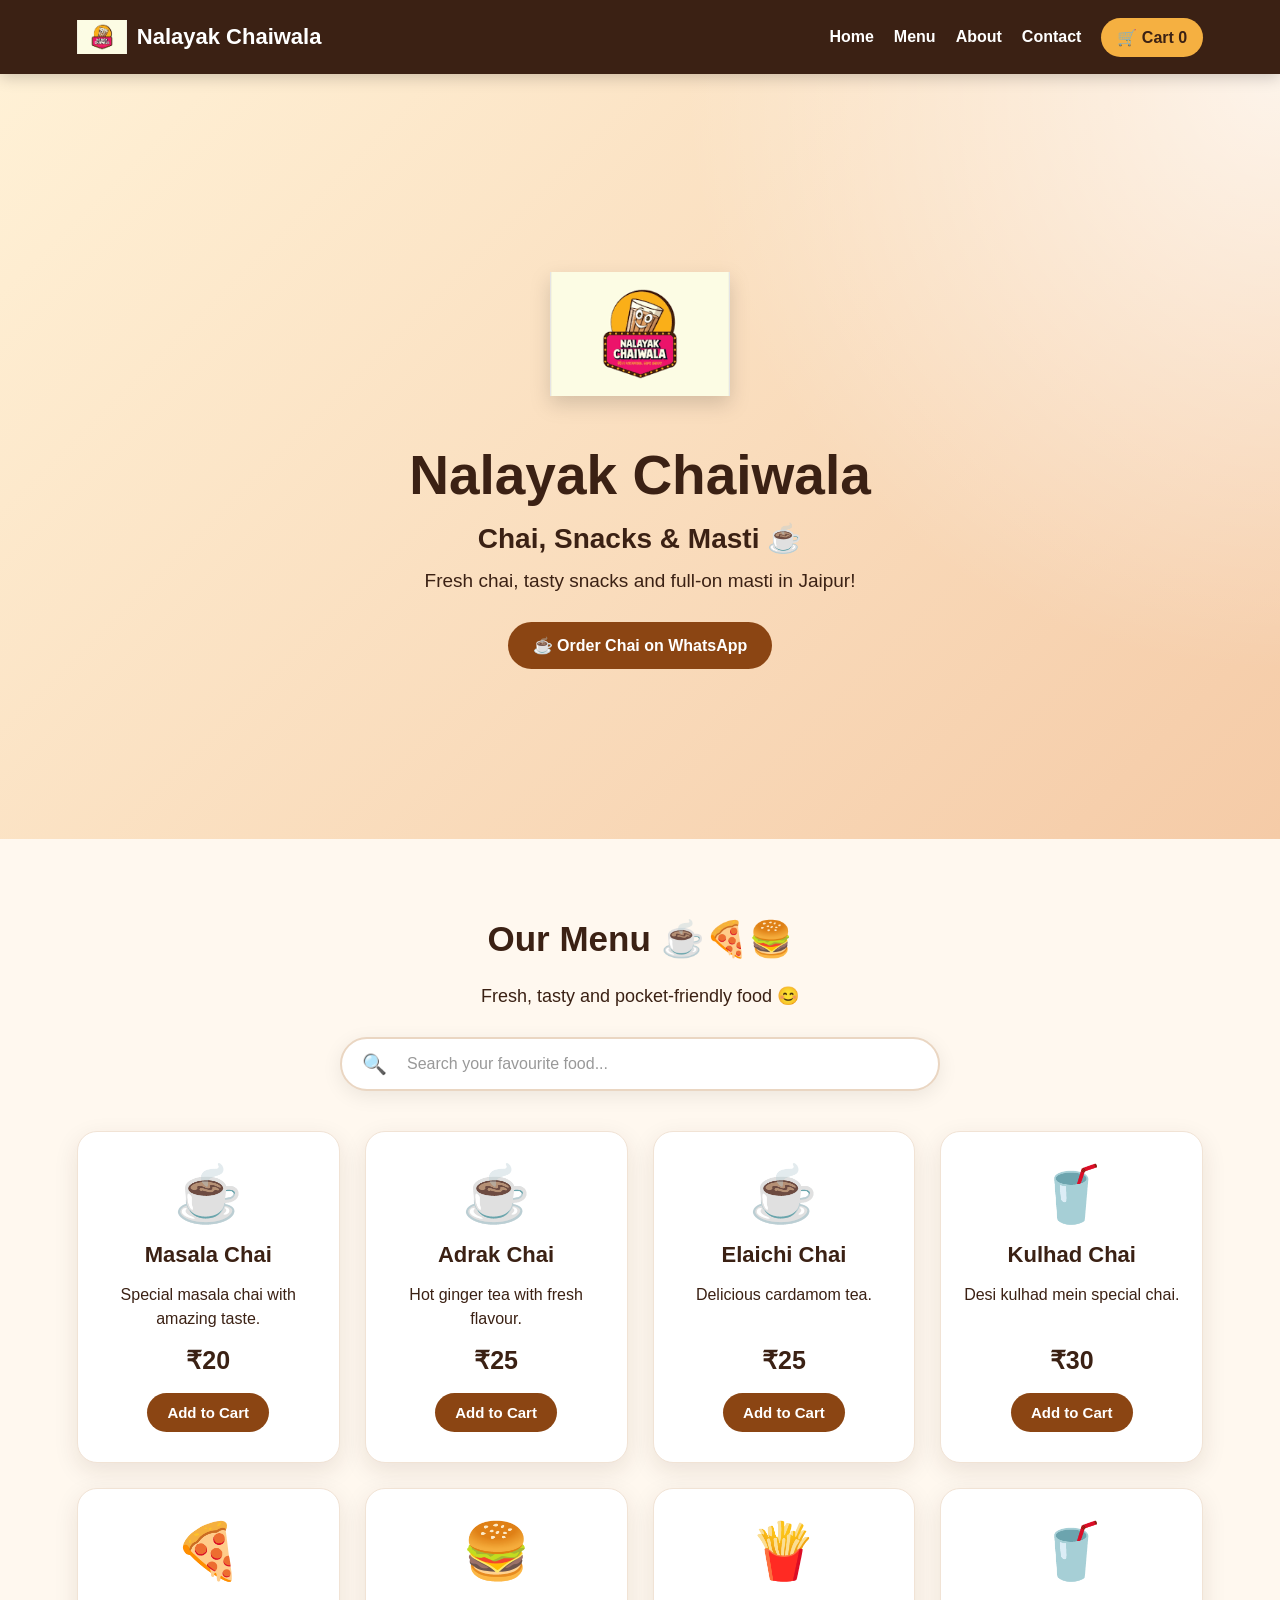
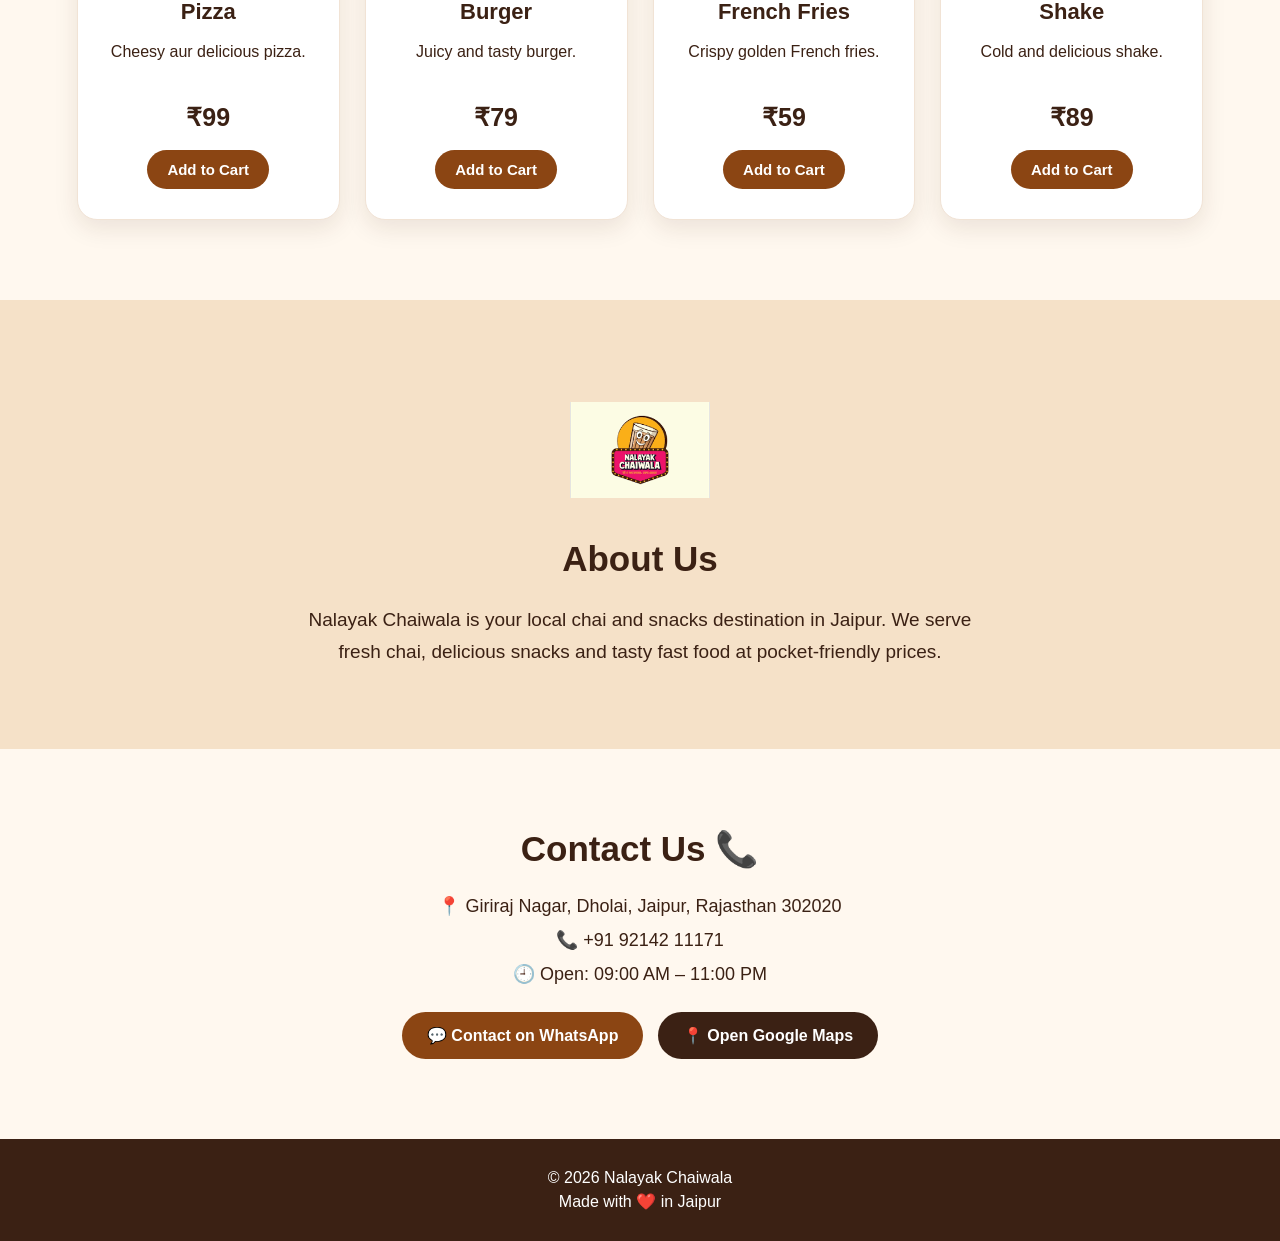
==== commit 8221effc: "Add files via upload" ====
--- a/index.html
+++ b/index.html
@@ -1,302 +1,378 @@
 <!DOCTYPE html>
 <html lang="en">
+
 <head>
     <meta charset="UTF-8">
-    <meta name="viewport" content="width=device-width, initial-scale=1.0">
-
-    <title>Nalayak Chaiwala | Best Tea & Snacks in Jaipur</title>
+
+    <meta name="viewport"
+        content="width=device-width, initial-scale=1.0">
+
+    <title>Nalayak Chaiwala | Best Tea, Pizza & Burger in Jaipur</title>
 
     <meta name="description"
-        content="Nalayak Chaiwala in Giriraj Nagar, Dholai, Jaipur. Fresh chai, pizza, burger, fries and shakes. Order on WhatsApp.">
+        content="Nalayak Chaiwala in Giriraj Nagar, Dholai, Jaipur. Fresh chai, pizza, burger, French fries and shakes. Order now on WhatsApp.">
 
     <link rel="stylesheet" href="style.css">
 </head>
 
 <body>
 
-<!-- HEADER -->
-<header>
-    <div class="logo">
-        <img src="logo.png" alt="Nalayak Chaiwala Logo">
-        <span>Nalayak Chaiwala</span>
+    <!-- HEADER -->
+    <header>
+
+        <div class="logo">
+            <img src="logo.png" alt="Nalayak Chaiwala Logo">
+            <span>Nalayak Chaiwala</span>
+        </div>
+
+        <nav>
+            <a href="#home">Home</a>
+            <a href="#menu">Menu</a>
+            <a href="#about">About</a>
+            <a href="#contact">Contact</a>
+            <button class="cart-top" onclick="openCart()">
+                🛒 Cart <span id="cartCount">0</span>
+            </button>
+        </nav>
+
+    </header>
+
+
+    <!-- HOME -->
+    <section class="hero" id="home">
+
+        <div class="hero-content">
+
+            <img src="logo.png"
+                class="hero-logo"
+                alt="Nalayak Chaiwala">
+
+            <h1>Nalayak Chaiwala</h1>
+
+            <h2>Chai, Snacks & Masti ☕</h2>
+
+            <p>
+                Fresh chai, tasty snacks and full-on masti
+                in Jaipur!
+            </p>
+
+            <button onclick="orderChai()">
+                ☕ Order Chai on WhatsApp
+            </button>
+
+        </div>
+
+    </section>
+
+
+    <!-- MENU -->
+    <section id="menu">
+
+        <h2>Our Menu ☕🍕🍔</h2>
+
+        <p class="menu-subtitle">
+            Fresh, tasty and pocket-friendly food 😊
+        </p>
+
+
+        <!-- SEARCH -->
+        <div class="search-box">
+
+            <span>🔍</span>
+
+            <input
+                type="text"
+                id="menuSearch"
+                placeholder="Search your favourite food..."
+                onkeyup="searchMenu()">
+
+        </div>
+
+
+        <!-- MENU CARDS -->
+        <div class="menu-container" id="menuContainer">
+
+
+            <!-- MASALA CHAI -->
+            <div class="card menu-item">
+
+                <div class="chai-icon">☕</div>
+
+                <h3>Masala Chai</h3>
+
+                <p>
+                    Special masala chai with amazing taste.
+                </p>
+
+                <span>₹20</span>
+
+                <button onclick="addToCart('Masala Chai',20)">
+                    Add to Cart
+                </button>
+
+            </div>
+
+
+            <!-- ADRAK CHAI -->
+            <div class="card menu-item">
+
+                <div class="chai-icon">☕</div>
+
+                <h3>Adrak Chai</h3>
+
+                <p>
+                    Hot ginger tea with fresh flavour.
+                </p>
+
+                <span>₹25</span>
+
+                <button onclick="addToCart('Adrak Chai',25)">
+                    Add to Cart
+                </button>
+
+            </div>
+
+
+            <!-- ELAICHI CHAI -->
+            <div class="card menu-item">
+
+                <div class="chai-icon">☕</div>
+
+                <h3>Elaichi Chai</h3>
+
+                <p>
+                    Delicious cardamom tea.
+                </p>
+
+                <span>₹25</span>
+
+                <button onclick="addToCart('Elaichi Chai',25)">
+                    Add to Cart
+                </button>
+
+            </div>
+
+
+            <!-- KULHAD CHAI -->
+            <div class="card menu-item">
+
+                <div class="chai-icon">🥤</div>
+
+                <h3>Kulhad Chai</h3>
+
+                <p>
+                    Desi kulhad mein special chai.
+                </p>
+
+                <span>₹30</span>
+
+                <button onclick="addToCart('Kulhad Chai',30)">
+                    Add to Cart
+                </button>
+
+            </div>
+
+
+            <!-- PIZZA -->
+            <div class="card menu-item">
+
+                <div class="chai-icon">🍕</div>
+
+                <h3>Pizza</h3>
+
+                <p>
+                    Cheesy aur delicious pizza.
+                </p>
+
+                <span>₹99</span>
+
+                <button onclick="addToCart('Pizza',99)">
+                    Add to Cart
+                </button>
+
+            </div>
+
+
+            <!-- BURGER -->
+            <div class="card menu-item">
+
+                <div class="chai-icon">🍔</div>
+
+                <h3>Burger</h3>
+
+                <p>
+                    Juicy and tasty burger.
+                </p>
+
+                <span>₹79</span>
+
+                <button onclick="addToCart('Burger',79)">
+                    Add to Cart
+                </button>
+
+            </div>
+
+
+            <!-- FRENCH FRIES -->
+            <div class="card menu-item">
+
+                <div class="chai-icon">🍟</div>
+
+                <h3>French Fries</h3>
+
+                <p>
+                    Crispy golden French fries.
+                </p>
+
+                <span>₹59</span>
+
+                <button onclick="addToCart('French Fries',59)">
+                    Add to Cart
+                </button>
+
+            </div>
+
+
+            <!-- SHAKE -->
+            <div class="card menu-item">
+
+                <div class="chai-icon">🥤</div>
+
+                <h3>Shake</h3>
+
+                <p>
+                    Cold and delicious shake.
+                </p>
+
+                <span>₹89</span>
+
+                <button onclick="addToCart('Shake',89)">
+                    Add to Cart
+                </button>
+
+            </div>
+
+        </div>
+
+    </section>
+
+
+    <!-- ABOUT -->
+    <section id="about">
+
+        <img src="logo.png"
+            class="about-logo"
+            alt="Nalayak Chaiwala">
+
+        <h2>About Us</h2>
+
+        <p>
+            Nalayak Chaiwala is your local chai and snacks
+            destination in Jaipur. We serve fresh chai,
+            delicious snacks and tasty fast food at pocket-friendly
+            prices.
+        </p>
+
+    </section>
+
+
+    <!-- CONTACT -->
+    <section id="contact">
+
+        <h2>Contact Us 📞</h2>
+
+        <p>
+            📍 Giriraj Nagar, Dholai, Jaipur, Rajasthan 302020
+        </p>
+
+        <p>
+            📞 +91 92142 11171
+        </p>
+
+        <p>
+            🕘 Open: 09:00 AM – 11:00 PM
+        </p>
+
+        <button onclick="contactUs()">
+            💬 Contact on WhatsApp
+        </button>
+
+        <a
+            class="map-button"
+            href="https://www.google.com/maps/search/?api=1&query=Giriraj+Nagar+Dholai+Jaipur+Rajasthan+302020"
+            target="_blank">
+            📍 Open Google Maps
+        </a>
+
+    </section>
+
+
+    <!-- CART OVERLAY -->
+    <div id="cartOverlay"
+        class="cart-overlay"
+        onclick="closeCart()">
     </div>
 
-    <nav>
-        <a href="#home">Home</a>
-        <a href="#menu">Menu</a>
-        <a href="#about">About</a>
-        <a href="#contact">Contact</a>
-    </nav>
-
-    <button class="cart-btn" onclick="showCart()">
-        🛒 Cart <span id="cartCount">0</span>
-    </button>
-</header>
-
-
-<!-- HERO -->
-<section class="hero" id="home">
-
-    <div class="hero-content">
-
-        <div class="hero-text">
-            <p class="small-title">☕ JAIPUR'S LOCAL FAVOURITE</p>
-
-            <h1>Nalayak<br>Chaiwala</h1>
-
-            <h2>Chai, Snacks & Masti ☕</h2>
-
-            <p>
-                Fresh chai, delicious snacks and full-on desi vibes.
-                Your favourite tea & snacks destination in Jaipur!
+
+    <!-- CART -->
+    <div id="cartPanel" class="cart-panel">
+
+        <div class="cart-header">
+
+            <h2>🛒 Your Cart</h2>
+
+            <button
+                class="close-cart"
+                onclick="closeCart()">
+                ×
+            </button>
+
+        </div>
+
+
+        <div id="cartItems" class="cart-items">
+
+            <p class="empty-cart">
+                Your cart is empty 🛒
             </p>
 
-            <button class="main-btn" onclick="orderChai()">
-                💬 Order Chai on WhatsApp
+        </div>
+
+
+        <div class="cart-bottom">
+
+            <h3>
+                Total:
+                ₹<span id="cartTotal">0</span>
+            </h3>
+
+            <button
+                class="whatsapp-order"
+                onclick="orderCart()">
+                💬 Order on WhatsApp
             </button>
-        </div>
-
-        <div class="hero-cup">
-            ☕
+
         </div>
 
     </div>
 
-</section>
-
-
-<!-- MENU -->
-<section id="menu">
-
-    <p class="section-label">OUR SPECIAL MENU</p>
-
-    <h2>Our Menu ☕🍕🍔</h2>
-
-    <p class="menu-subtitle">
-        Fresh, tasty and pocket-friendly food 😋
-    </p>
-
-    <!-- SEARCH -->
-    <div class="search-box">
-        <input
-            type="text"
-            id="menuSearch"
-            placeholder="🔍 Search your favourite food..."
-            onkeyup="searchMenu()"
-        >
-    </div>
-
-
-    <!-- MENU CARDS -->
-    <div class="menu-container" id="menuContainer">
-
-        <!-- MASALA CHAI -->
-        <div class="card" data-name="masala chai">
-            <div class="food-icon">☕</div>
-
-            <h3>Masala Chai</h3>
-
-            <p>Special masala chai with amazing taste.</p>
-
-            <span>₹20</span>
-
-            <button onclick="addToCart('Masala Chai',20)">
-                Add to Cart 🛒
-            </button>
-        </div>
-
-
-        <!-- ADRAK CHAI -->
-        <div class="card" data-name="adrak chai">
-            <div class="food-icon">☕</div>
-
-            <h3>Adrak Chai</h3>
-
-            <p>Hot ginger tea with fresh flavour.</p>
-
-            <span>₹25</span>
-
-            <button onclick="addToCart('Adrak Chai',25)">
-                Add to Cart 🛒
-            </button>
-        </div>
-
-
-        <!-- ELAICHI CHAI -->
-        <div class="card" data-name="elaichi chai">
-            <div class="food-icon">☕</div>
-
-            <h3>Elaichi Chai</h3>
-
-            <p>Delicious cardamom tea.</p>
-
-            <span>₹25</span>
-
-            <button onclick="addToCart('Elaichi Chai',25)">
-                Add to Cart 🛒
-            </button>
-        </div>
-
-
-        <!-- KULHAD CHAI -->
-        <div class="card" data-name="kulhad chai">
-            <div class="food-icon">🍵</div>
-
-            <h3>Kulhad Chai</h3>
-
-            <p>Desi kulhad mein special chai.</p>
-
-            <span>₹30</span>
-
-            <button onclick="addToCart('Kulhad Chai',30)">
-                Add to Cart 🛒
-            </button>
-        </div>
-
-
-        <!-- PIZZA -->
-        <div class="card" data-name="pizza">
-            <div class="food-icon">🍕</div>
-
-            <h3>Pizza</h3>
-
-            <p>Cheesy aur delicious pizza.</p>
-
-            <span>₹99</span>
-
-            <button onclick="addToCart('Pizza',99)">
-                Add to Cart 🛒
-            </button>
-        </div>
-
-
-        <!-- BURGER -->
-        <div class="card" data-name="burger">
-            <div class="food-icon">🍔</div>
-
-            <h3>Burger</h3>
-
-            <p>Tasty and crispy fresh burger.</p>
-
-            <span>₹79</span>
-
-            <button onclick="addToCart('Burger',79)">
-                Add to Cart 🛒
-            </button>
-        </div>
-
-
-        <!-- FRIES -->
-        <div class="card" data-name="french fries fries">
-            <div class="food-icon">🍟</div>
-
-            <h3>French Fries</h3>
-
-            <p>Crispy golden French fries.</p>
-
-            <span>₹59</span>
-
-            <button onclick="addToCart('French Fries',59)">
-                Add to Cart 🛒
-            </button>
-        </div>
-
-
-        <!-- SHAKE -->
-        <div class="card" data-name="shake">
-            <div class="food-icon">🥤</div>
-
-            <h3>Shake</h3>
-
-            <p>Thick and tasty chilled shake.</p>
-
-            <span>₹89</span>
-
-            <button onclick="addToCart('Shake',89)">
-                Add to Cart 🛒
-            </button>
-        </div>
-
-    </div>
-
-</section>
-
-
-<!-- ABOUT -->
-<section id="about" class="about">
-
-    <p class="section-label">ABOUT US</p>
-
-    <h2>About Nalayak Chaiwala ❤️</h2>
-
-    <p>
-        Nalayak Chaiwala is your local tea and snacks destination
-        in Jaipur. We believe good chai, tasty food and great vibes
-        can make any day better.
-    </p>
-
-</section>
-
-
-<!-- CONTACT -->
-<section id="contact">
-
-    <p class="section-label">GET IN TOUCH</p>
-
-    <h2>Contact Us 📞</h2>
-
-    <div class="contact-box">
-
-        <p>📍 Giriraj Nagar, Dholai, Jaipur, Rajasthan 302020</p>
-
-        <p>📱 9214211171</p>
-
-        <p>🕘 Open: 09:00 AM – 11:00 PM</p>
-
-        <button class="main-btn" onclick="contactUs()">
-            💬 WhatsApp Us
-        </button>
-
-    </div>
-
-</section>
-
-
-<!-- CART POPUP -->
-<div id="cartPopup" class="cart-popup">
-
-    <div class="cart-box">
-
-        <button class="close-btn" onclick="closeCart()">✕</button>
-
-        <h2>🛒 Your Cart</h2>
-
-        <div id="cartItems"></div>
-
-        <h3 id="cartTotal">Total: ₹0</h3>
-
-        <button class="main-btn" onclick="orderCart()">
-            💬 Order on WhatsApp
-        </button>
-
-    </div>
-
-</div>
-
-
-<!-- FOOTER -->
-<footer>
-
-    <h3>Nalayak Chaiwala ☕</h3>
-
-    <p>Chai • Snacks • Masti</p>
-
-    <p>© 2026 Nalayak Chaiwala. All Rights Reserved.</p>
-
-</footer>
-
-
-<script src="script.js"></script>
+
+    <!-- FOOTER -->
+    <footer>
+
+        <p>
+            © 2026 Nalayak Chaiwala
+        </p>
+
+        <p>
+            Made with ❤️ in Jaipur
+        </p>
+
+    </footer>
+
+
+    <script src="script.js"></script>
 
 </body>
+
 </html>
--- a/style.css
+++ b/style.css
@@ -5,20 +5,21 @@
     scroll-behavior: smooth;
 }
 
+
 body {
     font-family: Arial, sans-serif;
-    background: #fff8ed;
-    color: #351b0e;
+    background: #fff8ef;
+    color: #3b2114;
 }
 
 
 /* HEADER */
 
 header {
-    background: #241209;
-    color: white;
-
-    padding: 14px 6%;
+    background: #3b2114;
+    color: white;
+
+    padding: 12px 6%;
 
     display: flex;
     justify-content: space-between;
@@ -28,490 +29,814 @@
     top: 0;
 
     z-index: 1000;
-}
+
+    box-shadow: 0 3px 15px rgba(0,0,0,0.2);
+}
+
 
 .logo {
     display: flex;
     align-items: center;
-    gap: 12px;
-
-    font-size: 23px;
+    gap: 10px;
+
+    font-size: 22px;
     font-weight: bold;
 }
 
+
 .logo img {
-    width: 55px;
-    height: 55px;
+    width: 50px;
+    height: 50px;
+
     object-fit: contain;
 }
 
+
+nav {
+    display: flex;
+    align-items: center;
+    gap: 20px;
+}
+
+
 nav a {
     color: white;
     text-decoration: none;
 
-    margin: 0 15px;
-
     font-weight: bold;
 }
 
+
 nav a:hover {
-    color: #f4a340;
-}
-
-.cart-btn {
-    background: #c87519;
-    color: white;
+    color: #f5b041;
+}
+
+
+/* CART TOP BUTTON */
+
+.cart-top {
+    background: #f5b041;
+    color: #3b2114;
 
     border: none;
-    border-radius: 10px;
-
-    padding: 13px 20px;
+
+    padding: 10px 16px;
+
+    border-radius: 25px;
 
     font-weight: bold;
+
+    cursor: pointer;
+}
+
+
+.cart-top:hover {
+    background: #ffd27a;
+}
+
+
+/* HERO */
+
+.hero {
+    min-height: 85vh;
+
+    display: flex;
+    justify-content: center;
+    align-items: center;
+
+    text-align: center;
+
+    padding: 50px 20px;
+
+    background:
+        radial-gradient(circle at top right,
+        rgba(255,255,255,0.7),
+        transparent 40%),
+        linear-gradient(135deg,
+        #fff1d6,
+        #f5cba7);
+}
+
+
+.hero-content {
+    max-width: 800px;
+}
+
+
+.hero-logo {
+    width: 180px;
+    height: 180px;
+
+    object-fit: contain;
+
+    margin-bottom: 15px;
+
+    filter: drop-shadow(0 8px 10px rgba(0,0,0,0.15));
+}
+
+
+.hero h1 {
+    font-size: 55px;
+    margin-bottom: 15px;
+}
+
+
+.hero h2 {
+    font-size: 28px;
+    margin-bottom: 15px;
+}
+
+
+.hero p {
+    font-size: 19px;
+    margin-bottom: 30px;
+}
+
+
+button {
+    background: #8b4513;
+    color: white;
+
+    border: none;
+
+    padding: 14px 25px;
+
+    border-radius: 30px;
+
+    font-size: 16px;
+
+    cursor: pointer;
+
+    font-weight: bold;
+
+    transition: 0.3s;
+}
+
+
+button:hover {
+    background: #5d2e0c;
+
+    transform: translateY(-2px);
+}
+
+
+/* SECTIONS */
+
+section {
+    padding: 80px 6%;
+
+    text-align: center;
+}
+
+
+section h2 {
+    font-size: 35px;
+
+    margin-bottom: 25px;
+}
+
+
+.menu-subtitle {
+    font-size: 18px;
+
+    margin-bottom: 30px;
+}
+
+
+/* SEARCH BOX */
+
+.search-box {
+    width: min(600px, 90%);
+
+    margin: 0 auto 40px;
+
+    background: white;
+
+    border: 2px solid #ead6c2;
+
+    border-radius: 50px;
+
+    padding: 6px 20px;
+
+    display: flex;
+
+    align-items: center;
+
+    gap: 10px;
+
+    box-shadow: 0 5px 20px rgba(0,0,0,0.08);
+}
+
+
+.search-box span {
+    font-size: 20px;
+}
+
+
+.search-box input {
+    width: 100%;
+
+    border: none;
+
+    outline: none;
+
+    background: transparent;
+
+    font-size: 16px;
+
+    color: #3b2114;
+
+    padding: 10px;
+}
+
+
+.search-box input::placeholder {
+    color: #999;
+}
+
+
+/* MENU */
+
+.menu-container {
+    display: grid;
+
+    grid-template-columns:
+        repeat(auto-fit, minmax(220px, 1fr));
+
+    gap: 25px;
+
+    max-width: 1200px;
+
+    margin: auto;
+}
+
+
+/* CARD */
+
+.card {
+    background: white;
+
+    padding: 30px 20px;
+
+    border-radius: 20px;
+
+    box-shadow:
+        0 8px 25px rgba(59,33,20,0.10);
+
+    transition: 0.3s;
+
+    border: 1px solid #f1e3d5;
+}
+
+
+.card:hover {
+    transform: translateY(-8px);
+
+    box-shadow:
+        0 15px 30px rgba(59,33,20,0.18);
+}
+
+
+.chai-icon {
+    font-size: 55px;
+
+    margin-bottom: 15px;
+}
+
+
+.card h3 {
+    font-size: 22px;
+
+    margin-bottom: 15px;
+}
+
+
+.card p {
+    font-size: 16px;
+
+    line-height: 1.5;
+
+    margin-bottom: 15px;
+
+    min-height: 48px;
+}
+
+
+.card span {
+    display: block;
+
+    font-size: 25px;
+
+    font-weight: bold;
+
+    margin-bottom: 18px;
+}
+
+
+.card button {
+    padding: 11px 20px;
+
     font-size: 15px;
-
-    cursor: pointer;
-}
-
-.cart-btn:hover {
-    transform: translateY(-2px);
-}
-
-
-/* HERO */
-
-.hero {
-    min-height: 520px;
-
-    background:
-        linear-gradient(
-            90deg,
-            #f8e5c7,
-            #e6c096
-        );
-
-    display: flex;
+}
+
+
+/* ABOUT */
+
+#about {
+    background: #f5e1c8;
+}
+
+
+.about-logo {
+    width: 140px;
+    height: 140px;
+
+    object-fit: contain;
+
+    margin-bottom: 15px;
+}
+
+
+#about p {
+    max-width: 700px;
+
+    margin: auto;
+
+    font-size: 19px;
+
+    line-height: 1.7;
+}
+
+
+/* CONTACT */
+
+#contact p {
+    margin: 12px;
+
+    font-size: 18px;
+}
+
+
+.map-button {
+    display: inline-block;
+
+    margin-top: 15px;
+
+    margin-left: 10px;
+
+    padding: 14px 25px;
+
+    background: #3b2114;
+
+    color: white;
+
+    text-decoration: none;
+
+    border-radius: 30px;
+
+    font-weight: bold;
+}
+
+
+.map-button:hover {
+    background: #5d2e0c;
+}
+
+
+/* CART OVERLAY */
+
+.cart-overlay {
+    position: fixed;
+
+    inset: 0;
+
+    background: rgba(0,0,0,0.45);
+
+    opacity: 0;
+
+    visibility: hidden;
+
+    transition: 0.3s;
+
+    z-index: 1999;
+}
+
+
+.cart-overlay.active {
+    opacity: 1;
+
+    visibility: visible;
+}
+
+
+/* CART PANEL */
+
+.cart-panel {
+    position: fixed;
+
+    top: 0;
+    right: 0;
+
+    width: 380px;
+    max-width: 92vw;
+
+    height: 100vh;
+
+    background: white;
+
+    z-index: 2000;
+
+    transform: translateX(100%);
+
+    transition: 0.35s;
+
+    box-shadow:
+        -10px 0 30px rgba(0,0,0,0.2);
+
+    display: flex;
+
+    flex-direction: column;
+}
+
+
+.cart-panel.active {
+    transform: translateX(0);
+}
+
+
+/* CART HEADER */
+
+.cart-header {
+    background: #3b2114;
+
+    color: white;
+
+    padding: 20px;
+
+    display: flex;
+
+    justify-content: space-between;
+
     align-items: center;
-
-    padding: 70px 10%;
-}
-
-.hero-content {
+}
+
+
+.cart-header h2 {
+    margin: 0;
+
+    font-size: 24px;
+}
+
+
+.close-cart {
+    width: 42px;
+    height: 42px;
+
+    padding: 0;
+
+    border-radius: 50%;
+
+    background: #8b4513;
+
+    color: white;
+
+    font-size: 30px;
+
+    line-height: 42px;
+}
+
+
+.close-cart:hover {
+    background: #5d2e0c;
+
+    transform: none;
+}
+
+
+/* CART ITEMS */
+
+.cart-items {
+    flex: 1;
+
+    overflow-y: auto;
+
+    padding: 20px;
+}
+
+
+.empty-cart {
+    text-align: center;
+
+    color: #777;
+
+    margin-top: 50px;
+}
+
+
+.cart-item {
+    display: flex;
+
+    justify-content: space-between;
+
+    align-items: center;
+
+    gap: 10px;
+
+    padding: 15px 0;
+
+    border-bottom: 1px solid #eee;
+}
+
+
+.cart-item-info h4 {
+    margin-bottom: 5px;
+}
+
+
+.cart-item-info p {
+    color: #777;
+}
+
+
+.remove-item {
+    background: #eee;
+
+    color: #3b2114;
+
+    padding: 7px 12px;
+
+    font-size: 13px;
+}
+
+
+.remove-item:hover {
+    background: #ddd;
+
+    transform: none;
+}
+
+
+/* CART BOTTOM */
+
+.cart-bottom {
+    padding: 20px;
+
+    border-top: 1px solid #ddd;
+
+    background: #fff8ef;
+}
+
+
+.cart-bottom h3 {
+    margin-bottom: 15px;
+
+    font-size: 22px;
+}
+
+
+.whatsapp-order {
     width: 100%;
 
+    background: #8b4513;
+}
+
+
+.whatsapp-order:hover {
+    background: #5d2e0c;
+}
+
+
+/* FOOTER */
+
+footer {
+    background: #3b2114;
+
+    color: white;
+
+    text-align: center;
+
+    padding: 25px;
+}
+
+
+footer p {
+    margin: 5px;
+}
+
+
+/* MOBILE */
+
+@media (max-width: 700px) {
+
+    header {
+        flex-direction: column;
+
+        gap: 15px;
+
+        padding: 15px;
+    }
+
+
+    nav {
+        flex-wrap: wrap;
+
+        justify-content: center;
+
+        gap: 12px;
+    }
+
+
+    nav a {
+        font-size: 14px;
+    }
+
+
+    .cart-top {
+        padding: 8px 13px;
+    }
+
+
+    .hero h1 {
+        font-size: 40px;
+    }
+
+
+    .hero h2 {
+        font-size: 22px;
+    }
+
+
+    .hero-logo {
+        width: 140px;
+        height: 140px;
+    }
+
+
+    section {
+        padding: 60px 15px;
+    }
+
+
+    section h2 {
+        font-size: 30px;
+    }
+
+
+    .menu-container {
+        grid-template-columns: 1fr;
+    }
+
+
+    .cart-panel {
+        width: 100%;
+        max-width: 100%;
+    }
+
+
+    .map-button {
+        margin-left: 0;
+    }
+
+}/* =========================
+   PROFESSIONAL CART
+========================= */
+
+.cart-panel {
+    position: fixed;
+    top: 0;
+    right: -420px;
+    width: 400px;
+    height: 100vh;
+    background: white;
+    box-shadow: -8px 0 30px rgba(0, 0, 0, 0.25);
+    z-index: 2000;
+    transition: right 0.35s ease;
+    display: flex;
+    flex-direction: column;
+}
+
+.cart-panel.active {
+    right: 0;
+}
+
+.cart-header {
+    background: #3b2114;
+    color: white;
+    padding: 22px;
     display: flex;
     justify-content: space-between;
     align-items: center;
 }
 
-.small-title {
-    font-size: 14px;
+.cart-header h2 {
+    margin: 0;
+    font-size: 24px;
+}
+
+.close-cart {
+    background: #a45114;
+    color: white;
+    border: none;
+    width: 45px;
+    height: 45px;
+    border-radius: 50%;
+    font-size: 30px;
+    cursor: pointer;
+    padding: 0;
+}
+
+.close-cart:hover {
+    background: #7d360c;
+    transform: none;
+}
+
+.cart-items {
+    flex: 1;
+    overflow-y: auto;
+    padding: 20px;
+}
+
+.empty-cart {
+    text-align: center;
+    color: #777;
+    font-size: 18px;
+    margin-top: 50px;
+}
+
+.cart-bottom {
+    padding: 20px;
+    border-top: 1px solid #ddd;
+    background: #fff8ef;
+}
+
+.cart-bottom h3 {
+    margin-bottom: 15px;
+    font-size: 22px;
+}
+
+.whatsapp-order {
+    width: 100%;
+    background: #25d366;
+    color: white;
+    border: none;
+    padding: 15px;
+    border-radius: 30px;
+    font-size: 17px;
     font-weight: bold;
-    letter-spacing: 2px;
-    margin-bottom: 15px;
-}
-
-.hero h1 {
-    font-size: 70px;
-    line-height: 0.95;
-    margin-bottom: 20px;
-}
-
-.hero h2 {
-    font-size: 27px;
-    margin-bottom: 15px;
-}
-
-.hero p {
-    font-size: 18px;
-    max-width: 600px;
-    line-height: 1.6;
-    margin-bottom: 25px;
-}
-
-.main-btn {
-    background: #a95d13;
-    color: white;
-
+    cursor: pointer;
+}
+
+.whatsapp-order:hover {
+    background: #1ebe5d;
+    transform: scale(1.02);
+}
+
+/* Cart item */
+
+.cart-item {
+    display: flex;
+    justify-content: space-between;
+    align-items: center;
+    gap: 10px;
+    background: #fff8ef;
+    padding: 15px;
+    margin-bottom: 12px;
+    border-radius: 12px;
+}
+
+.cart-item h4 {
+    margin: 0 0 5px;
+}
+
+.cart-item p {
+    margin: 0;
+    font-weight: bold;
+}
+
+.remove-item {
+    background: #d9534f;
+    color: white;
     border: none;
-
-    padding: 15px 25px;
-
-    border-radius: 10px;
-
-    font-size: 16px;
-    font-weight: bold;
-
+    padding: 7px 12px;
+    border-radius: 8px;
     cursor: pointer;
 }
 
-.main-btn:hover {
-    background: #7e430d;
-    transform: translateY(-2px);
-}
-
-.hero-cup {
-    font-size: 230px;
-
-    filter: drop-shadow(10px 15px 10px rgba(0,0,0,0.2));
-}
-
-
-/* SECTIONS */
-
-section {
-    padding: 75px 7%;
-    text-align: center;
-}
-
-.section-label {
-    color: #b76818;
-    font-size: 13px;
-    font-weight: bold;
-    letter-spacing: 3px;
-
-    margin-bottom: 8px;
-}
-
-section h2 {
-    font-size: 40px;
-    margin-bottom: 10px;
-}
-
-.menu-subtitle {
-    font-size: 18px;
-    margin-bottom: 30px;
-}
-
-
-/* SEARCH */
-
-.search-box {
-    max-width: 620px;
-
-    margin: 0 auto 35px;
-}
-
-.search-box input {
-    width: 100%;
-
-    padding: 17px 22px;
-
-    border: none;
-
-    border-radius: 30px;
-
-    font-size: 16px;
-
-    outline: none;
-
-    box-shadow: 0 4px 20px rgba(0,0,0,0.12);
-}
-
-.search-box input:focus {
-    box-shadow: 0 4px 25px rgba(180,100,20,0.25);
-}
-
-
-/* MENU */
-
-.menu-container {
-    display: grid;
-
-    grid-template-columns:
-        repeat(4, 1fr);
-
-    gap: 25px;
-
-    max-width: 1400px;
-
-    margin: auto;
-}
-
-.card {
-    background: #fffdf8;
-
-    padding: 25px 18px;
-
-    border-radius: 18px;
-
-    box-shadow:
-        0 5px 20px rgba(60,30,10,0.12);
-
-    transition: 0.3s;
-}
-
-.card:hover {
-    transform: translateY(-8px);
-
-    box-shadow:
-        0 12px 30px rgba(60,30,10,0.18);
-}
-
-.food-icon {
-    width: 80px;
-    height: 80px;
-
-    background: #f7e4c6;
-
-    border-radius: 50%;
-
-    display: flex;
-    align-items: center;
-    justify-content: center;
-
-    font-size: 43px;
-
-    margin: 0 auto 15px;
-}
-
-.card h3 {
-    font-size: 21px;
-    margin-bottom: 10px;
-}
-
-.card p {
-    color: #684c3b;
-
-    line-height: 1.5;
-
-    min-height: 48px;
-
-    margin-bottom: 15px;
-}
-
-.card span {
-    display: block;
-
-    font-size: 22px;
-
-    font-weight: bold;
-
-    margin-bottom: 15px;
-}
-
-.card button {
-    background: #a95d13;
-    color: white;
-
-    border: none;
-
-    border-radius: 25px;
-
-    padding: 11px 18px;
-
-    font-weight: bold;
-
-    cursor: pointer;
-}
-
-.card button:hover {
-    background: #7e430d;
-}
-
-
-/* ABOUT */
-
-.about {
-    background: #ead2b1;
-}
-
-.about > p:last-child {
-    max-width: 750px;
-
-    margin: auto;
-
-    font-size: 18px;
-
-    line-height: 1.8;
-}
-
-
-/* CONTACT */
-
-.contact-box {
-    background: white;
-
-    max-width: 700px;
-
-    margin: auto;
-
-    padding: 35px;
-
-    border-radius: 18px;
-
-    box-shadow: 0 5px 20px rgba(0,0,0,0.1);
-}
-
-.contact-box p {
-    margin: 15px;
-
-    font-size: 17px;
-}
-
-
-/* CART */
-
-.cart-popup {
-    display: none;
-
-    position: fixed;
-
-    inset: 0;
-
-    background: rgba(0,0,0,0.65);
-
-    z-index: 2000;
-
-    justify-content: center;
-    align-items: center;
-}
-
-.cart-box {
-    background: white;
-
-    width: 90%;
-    max-width: 500px;
-
-    max-height: 80vh;
-
-    overflow-y: auto;
-
-    padding: 30px;
-
-    border-radius: 20px;
-
-    position: relative;
-}
-
-.close-btn {
-    position: absolute;
-
-    right: 20px;
-    top: 15px;
-
-    border: none;
-
-    background: transparent;
-
-    font-size: 22px;
-
-    cursor: pointer;
-}
-
-.cart-box h2 {
-    margin-bottom: 25px;
-}
-
-.cart-item {
-    display: flex;
-
-    justify-content: space-between;
-
-    align-items: center;
-
-    padding: 12px 0;
-
-    border-bottom: 1px solid #ddd;
-}
-
-.quantity button {
-    border: none;
-
-    background: #a95d13;
-
-    color: white;
-
-    width: 28px;
-    height: 28px;
-
-    border-radius: 50%;
-
-    cursor: pointer;
-}
-
-#cartTotal {
-    margin: 25px 0;
-}
-
-
-/* FOOTER */
-
-footer {
-    background: #241209;
-
-    color: white;
-
-    text-align: center;
-
-    padding: 35px;
-}
-
-footer h3 {
-    font-size: 24px;
-    margin-bottom: 8px;
-}
-
-footer p {
-    margin: 7px;
-}
-
-
-/* MOBILE */
-
-@media (max-width: 900px) {
-
-    .menu-container {
-        grid-template-columns: repeat(2, 1fr);
-    }
-
-    .hero h1 {
-        font-size: 55px;
-    }
-
-    .hero-cup {
-        font-size: 150px;
-    }
-
-}
-
-
-@media (max-width: 650px) {
-
-    header {
-        flex-direction: column;
-        gap: 15px;
-    }
-
-    nav a {
-        margin: 0 6px;
-        font-size: 13px;
-    }
-
-    .hero {
-        padding: 50px 7%;
-    }
-
-    .hero-content {
-        flex-direction: column;
-        text-align: center;
-    }
-
-    .hero h1 {
-        font-size: 50px;
-    }
-
-    .hero-cup {
-        font-size: 100px;
-        margin-top: 20px;
-    }
-
-    .menu-container {
-        grid-template-columns: 1fr;
-    }
-
-    section h2 {
-        font-size: 32px;
-    }
-
+.remove-item:hover {
+    background: #b52b27;
+    transform: none;
+}
+
+/* Mobile */
+
+@media (max-width: 500px) {
+
+    .cart-panel {
+        width: 100%;
+        right: -100%;
+    }
+
+    .cart-panel.active {
+        right: 0;
+    }
 }
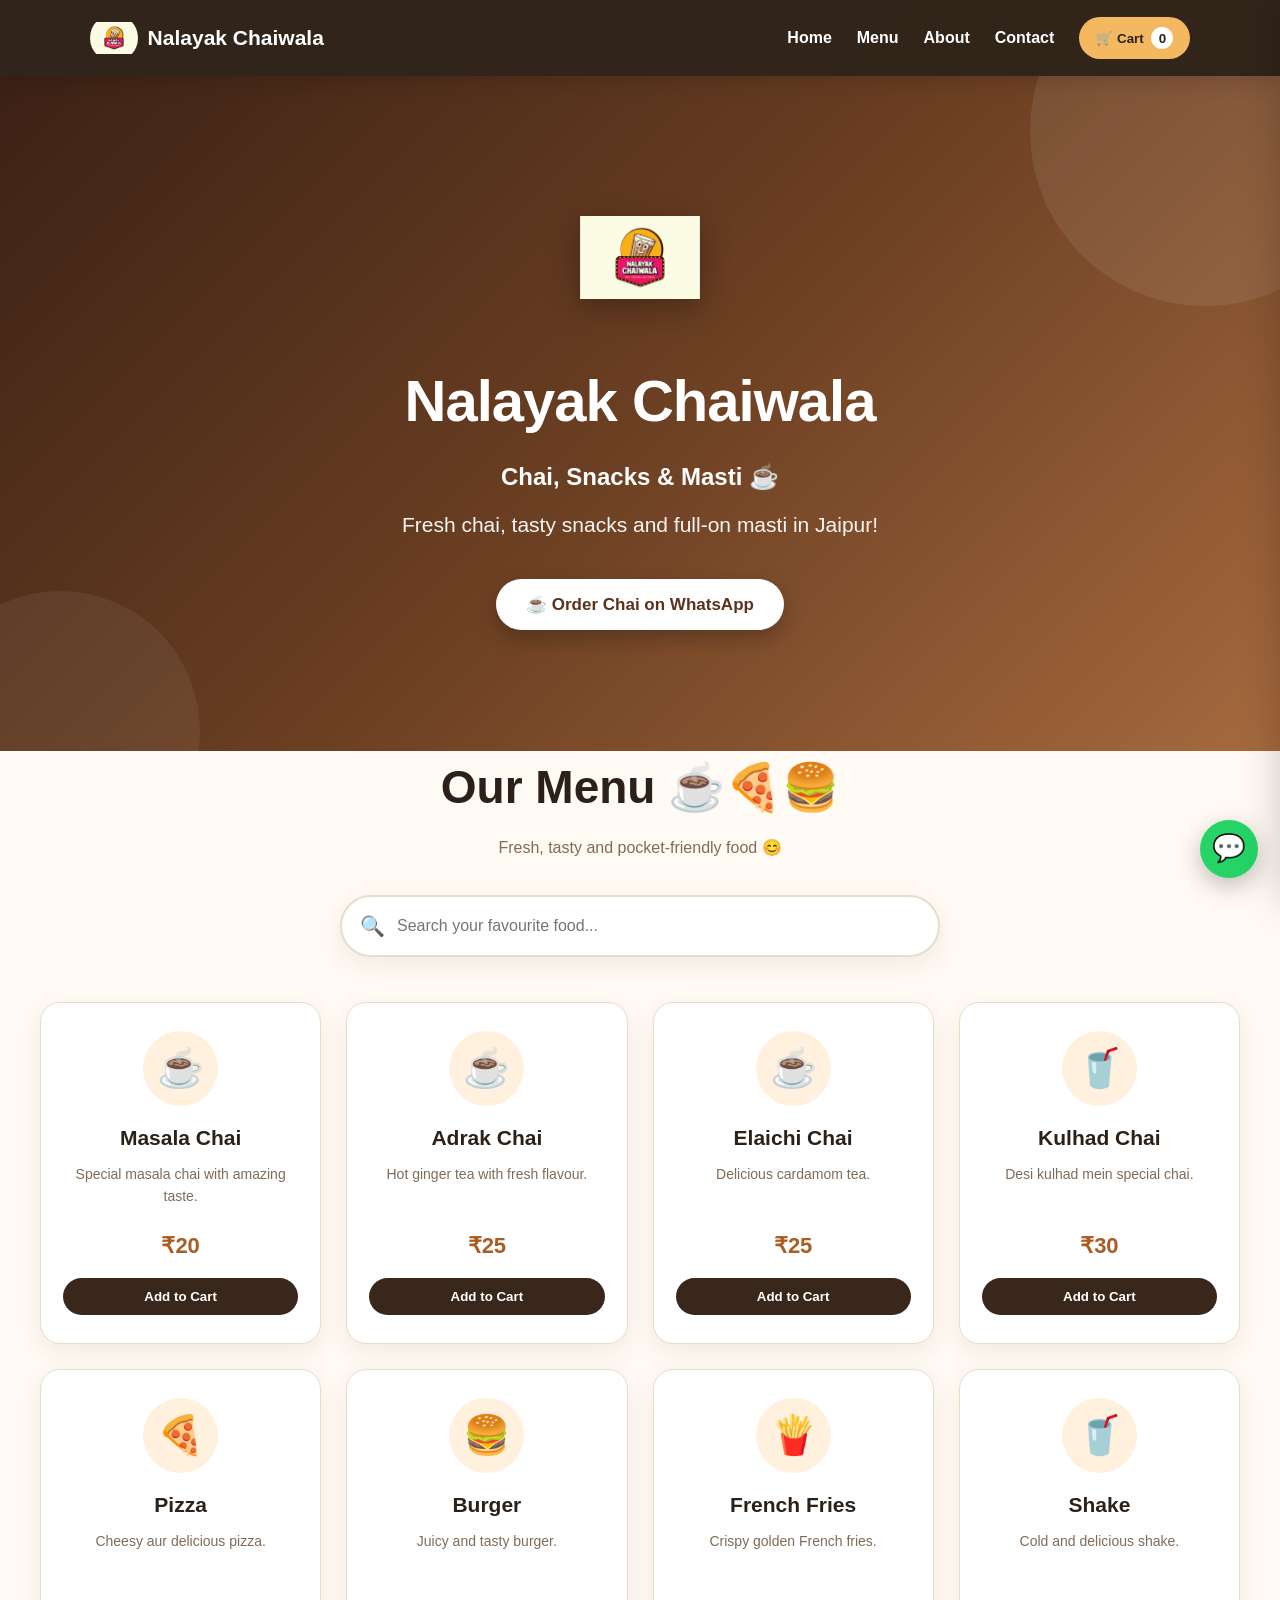
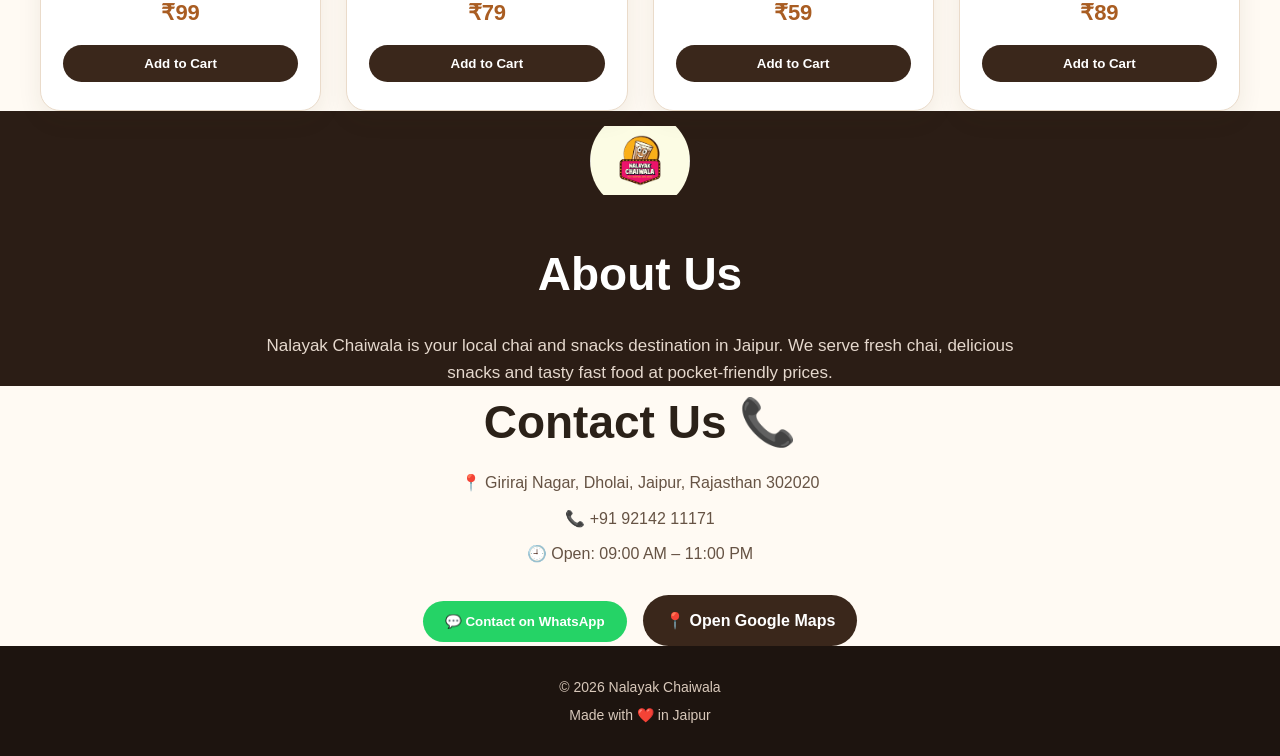
==== commit d25a81e0: "Add files via upload" ====
--- a/index.html
+++ b/index.html
@@ -287,6 +287,7 @@
 
         <p>
             📞 +91 92142 11171
+
         </p>
 
         <p>
@@ -372,6 +373,12 @@
 
 
     <script src="script.js"></script>
+    <!-- Floating WhatsApp Button -->
+<a href="https://wa.me/919214211171"
+   class="whatsapp-float"
+   target="_blank">
+    💬
+</a>
 
 </body>
 
--- a/style.css
+++ b/style.css
@@ -1,842 +1,982 @@
+/* =========================
+   NALAYAK CHAIWALA
+   PROFESSIONAL CSS
+========================= */
+
 * {
     margin: 0;
     padding: 0;
     box-sizing: border-box;
+}
+
+html {
     scroll-behavior: smooth;
 }
 
-
 body {
-    font-family: Arial, sans-serif;
-    background: #fff8ef;
-    color: #3b2114;
-}
-
-
-/* HEADER */
+    font-family: Arial, Helvetica, sans-serif;
+    background: linear-gradient(135deg, #fff8f0, #f3e7d7, #ffffff);
+    color: #2b2118;
+    line-height: 1.6;
+}
+
+/* =========================
+   HEADER
+========================= */
 
 header {
-    background: #3b2114;
-    color: white;
-
-    padding: 12px 6%;
-
-    display: flex;
-    justify-content: space-between;
-    align-items: center;
-
     position: sticky;
     top: 0;
-
     z-index: 1000;
 
-    box-shadow: 0 3px 15px rgba(0,0,0,0.2);
-}
-
+    display: flex;
+    align-items: center;
+    justify-content: space-between;
+
+    padding: 14px 7%;
+
+    background: rgba(43, 30, 20, 0.97);
+    box-shadow: 0 4px 20px rgba(0, 0, 0, 0.15);
+}
 
 .logo {
     display: flex;
     align-items: center;
     gap: 10px;
 
-    font-size: 22px;
-    font-weight: bold;
-}
-
+    color: #fff;
+    font-size: 21px;
+    font-weight: 800;
+}
 
 .logo img {
-    width: 50px;
-    height: 50px;
-
+    width: 48px;
+    height: 48px;
     object-fit: contain;
-}
-
+    border-radius: 50%;
+}
 
 nav {
     display: flex;
     align-items: center;
-    gap: 20px;
-}
-
+    gap: 25px;
+}
 
 nav a {
+    color: #fff;
+    text-decoration: none;
+    font-weight: 600;
+    transition: 0.3s;
+}
+
+nav a:hover {
+    color: #f4b860;
+}
+
+/* CART BUTTON */
+
+.cart-top {
+    border: none;
+    cursor: pointer;
+
+    padding: 10px 17px;
+    border-radius: 25px;
+
+    background: #f4b860;
+    color: #2b2118;
+
+    font-weight: 700;
+    transition: 0.3s;
+}
+
+.cart-top:hover {
+    transform: translateY(-2px);
+    background: #ffd18b;
+}
+
+#cartCount {
+    display: inline-flex;
+    align-items: center;
+    justify-content: center;
+
+    min-width: 22px;
+    height: 22px;
+
+    margin-left: 4px;
+
+    border-radius: 50%;
+    background: #fff;
+    color: #2b2118;
+}
+
+/* =========================
+   HERO
+========================= */
+
+.hero {
+    min-height: 75vh;
+    display: flex;
+    align-items: center;
+    justify-content: center;
+    text-align: center;
+    padding: 80px 20px;
+    position: relative;
+    overflow: hidden;
+
+    background: linear-gradient(
+        135deg,
+        #3b2115,
+        #6b3f22,
+        #a66a3f
+    );
+
     color: white;
-    text-decoration: none;
-
-    font-weight: bold;
-}
-
-
-nav a:hover {
-    color: #f5b041;
-}
-
-
-/* CART TOP BUTTON */
-
-.cart-top {
-    background: #f5b041;
-    color: #3b2114;
-
+}
+
+/* Soft background glow */
+.hero::before {
+    content: "";
+    position: absolute;
+    width: 350px;
+    height: 350px;
+    background: rgba(255, 255, 255, 0.08);
+    border-radius: 50%;
+    top: -120px;
+    right: -100px;
+}
+
+.hero::after {
+    content: "";
+    position: absolute;
+    width: 280px;
+    height: 280px;
+    background: rgba(255, 255, 255, 0.06);
+    border-radius: 50%;
+    bottom: -120px;
+    left: -80px;
+}
+
+.hero-content {
+    position: relative;
+    z-index: 2;
+    max-width: 800px;
+    animation: heroFade 1s ease;
+}
+
+.hero img {
+    width: 120px;
+    height: 120px;
+    object-fit: contain;
+    margin-bottom: 20px;
+    filter: drop-shadow(0 8px 15px rgba(0,0,0,0.3));
+}
+
+.hero h1 {
+    font-size: 58px;
+    margin: 10px 0;
+    font-weight: 800;
+    letter-spacing: -1px;
+}
+
+.hero p {
+    font-size: 21px;
+    margin: 12px 0;
+    opacity: 0.95;
+}
+
+.hero button {
+    margin-top: 25px;
+    padding: 15px 30px;
     border: none;
-
-    padding: 10px 16px;
-
-    border-radius: 25px;
-
-    font-weight: bold;
-
-    cursor: pointer;
-}
-
-
-.cart-top:hover {
-    background: #ffd27a;
-}
-
-
-/* HERO */
-
-.hero {
-    min-height: 85vh;
-
-    display: flex;
-    justify-content: center;
-    align-items: center;
-
-    text-align: center;
-
-    padding: 50px 20px;
-
-    background:
-        radial-gradient(circle at top right,
-        rgba(255,255,255,0.7),
-        transparent 40%),
-        linear-gradient(135deg,
-        #fff1d6,
-        #f5cba7);
-}
-
-
-.hero-content {
-    max-width: 800px;
-}
-
-
-.hero-logo {
-    width: 180px;
-    height: 180px;
-
-    object-fit: contain;
-
-    margin-bottom: 15px;
-
-    filter: drop-shadow(0 8px 10px rgba(0,0,0,0.15));
-}
-
-
-.hero h1 {
-    font-size: 55px;
-    margin-bottom: 15px;
-}
-
-
-.hero h2 {
-    font-size: 28px;
-    margin-bottom: 15px;
-}
-
-
-.hero p {
-    font-size: 19px;
-    margin-bottom: 30px;
-}
-
-
-button {
-    background: #8b4513;
-    color: white;
-
-    border: none;
-
-    padding: 14px 25px;
-
     border-radius: 30px;
-
-    font-size: 16px;
-
-    cursor: pointer;
-
-    font-weight: bold;
-
-    transition: 0.3s;
-}
-
-
-button:hover {
-    background: #5d2e0c;
-
-    transform: translateY(-2px);
-}
-
-
-/* SECTIONS */
-
-section {
-    padding: 80px 6%;
-
-    text-align: center;
-}
-
-
-section h2 {
-    font-size: 35px;
-
-    margin-bottom: 25px;
-}
-
-
-.menu-subtitle {
-    font-size: 18px;
-
-    margin-bottom: 30px;
-}
-
-
-/* SEARCH BOX */
-
-.search-box {
-    width: min(600px, 90%);
-
-    margin: 0 auto 40px;
-
     background: white;
-
-    border: 2px solid #ead6c2;
-
-    border-radius: 50px;
-
-    padding: 6px 20px;
-
-    display: flex;
-
-    align-items: center;
-
-    gap: 10px;
-
-    box-shadow: 0 5px 20px rgba(0,0,0,0.08);
-}
-
-
-.search-box span {
-    font-size: 20px;
-}
-
-
-.search-box input {
-    width: 100%;
-
-    border: none;
-
-    outline: none;
-
-    background: transparent;
-
-    font-size: 16px;
-
-    color: #3b2114;
-
-    padding: 10px;
-}
-
-
-.search-box input::placeholder {
-    color: #999;
-}
-
-
-/* MENU */
-
-.menu-container {
-    display: grid;
-
-    grid-template-columns:
-        repeat(auto-fit, minmax(220px, 1fr));
-
-    gap: 25px;
-
-    max-width: 1200px;
-
-    margin: auto;
-}
-
-
-/* CARD */
-
-.card {
-    background: white;
-
-    padding: 30px 20px;
-
-    border-radius: 20px;
-
-    box-shadow:
-        0 8px 25px rgba(59,33,20,0.10);
-
-    transition: 0.3s;
-
-    border: 1px solid #f1e3d5;
-}
-
-
-.card:hover {
-    transform: translateY(-8px);
-
-    box-shadow:
-        0 15px 30px rgba(59,33,20,0.18);
-}
-
-
-.chai-icon {
-    font-size: 55px;
-
-    margin-bottom: 15px;
-}
-
-
-.card h3 {
-    font-size: 22px;
-
-    margin-bottom: 15px;
-}
-
-
-.card p {
-    font-size: 16px;
-
-    line-height: 1.5;
-
-    margin-bottom: 15px;
-
-    min-height: 48px;
-}
-
-
-.card span {
-    display: block;
-
-    font-size: 25px;
-
-    font-weight: bold;
-
-    margin-bottom: 18px;
-}
-
-
-.card button {
-    padding: 11px 20px;
-
-    font-size: 15px;
-}
-
-
-/* ABOUT */
-
-#about {
-    background: #f5e1c8;
-}
-
-
-.about-logo {
-    width: 140px;
-    height: 140px;
-
-    object-fit: contain;
-
-    margin-bottom: 15px;
-}
-
-
-#about p {
-    max-width: 700px;
-
-    margin: auto;
-
-    font-size: 19px;
-
-    line-height: 1.7;
-}
-
-
-/* CONTACT */
-
-#contact p {
-    margin: 12px;
-
-    font-size: 18px;
-}
-
-
-.map-button {
-    display: inline-block;
-
-    margin-top: 15px;
-
-    margin-left: 10px;
-
-    padding: 14px 25px;
-
-    background: #3b2114;
-
-    color: white;
-
-    text-decoration: none;
-
-    border-radius: 30px;
-
-    font-weight: bold;
-}
-
-
-.map-button:hover {
-    background: #5d2e0c;
-}
-
-
-/* CART OVERLAY */
-
-.cart-overlay {
-    position: fixed;
-
-    inset: 0;
-
-    background: rgba(0,0,0,0.45);
-
-    opacity: 0;
-
-    visibility: hidden;
-
-    transition: 0.3s;
-
-    z-index: 1999;
-}
-
-
-.cart-overlay.active {
-    opacity: 1;
-
-    visibility: visible;
-}
-
-
-/* CART PANEL */
-
-.cart-panel {
-    position: fixed;
-
-    top: 0;
-    right: 0;
-
-    width: 380px;
-    max-width: 92vw;
-
-    height: 100vh;
-
-    background: white;
-
-    z-index: 2000;
-
-    transform: translateX(100%);
-
-    transition: 0.35s;
-
-    box-shadow:
-        -10px 0 30px rgba(0,0,0,0.2);
-
-    display: flex;
-
-    flex-direction: column;
-}
-
-
-.cart-panel.active {
-    transform: translateX(0);
-}
-
-
-/* CART HEADER */
-
-.cart-header {
-    background: #3b2114;
-
-    color: white;
-
-    padding: 20px;
-
-    display: flex;
-
-    justify-content: space-between;
-
-    align-items: center;
-}
-
-
-.cart-header h2 {
-    margin: 0;
-
-    font-size: 24px;
-}
-
-
-.close-cart {
-    width: 42px;
-    height: 42px;
-
-    padding: 0;
-
-    border-radius: 50%;
-
-    background: #8b4513;
-
-    color: white;
-
-    font-size: 30px;
-
-    line-height: 42px;
-}
-
-
-.close-cart:hover {
-    background: #5d2e0c;
-
-    transform: none;
-}
-
-
-/* CART ITEMS */
-
-.cart-items {
-    flex: 1;
-
-    overflow-y: auto;
-
-    padding: 20px;
-}
-
-
-.empty-cart {
-    text-align: center;
-
-    color: #777;
-
-    margin-top: 50px;
-}
-
-
-.cart-item {
-    display: flex;
-
-    justify-content: space-between;
-
-    align-items: center;
-
-    gap: 10px;
-
-    padding: 15px 0;
-
-    border-bottom: 1px solid #eee;
-}
-
-
-.cart-item-info h4 {
-    margin-bottom: 5px;
-}
-
-
-.cart-item-info p {
-    color: #777;
-}
-
-
-.remove-item {
-    background: #eee;
-
-    color: #3b2114;
-
-    padding: 7px 12px;
-
-    font-size: 13px;
-}
-
-
-.remove-item:hover {
-    background: #ddd;
-
-    transform: none;
-}
-
-
-/* CART BOTTOM */
-
-.cart-bottom {
-    padding: 20px;
-
-    border-top: 1px solid #ddd;
-
-    background: #fff8ef;
-}
-
-
-.cart-bottom h3 {
-    margin-bottom: 15px;
-
-    font-size: 22px;
-}
-
-
-.whatsapp-order {
-    width: 100%;
-
-    background: #8b4513;
-}
-
-
-.whatsapp-order:hover {
-    background: #5d2e0c;
-}
-
-
-/* FOOTER */
-
-footer {
-    background: #3b2114;
-
-    color: white;
-
-    text-align: center;
-
-    padding: 25px;
-}
-
-
-footer p {
-    margin: 5px;
-}
-
-
-/* MOBILE */
-
-@media (max-width: 700px) {
-
-    header {
-        flex-direction: column;
-
-        gap: 15px;
-
-        padding: 15px;
-    }
-
-
-    nav {
-        flex-wrap: wrap;
-
-        justify-content: center;
-
-        gap: 12px;
-    }
-
-
-    nav a {
-        font-size: 14px;
-    }
-
-
-    .cart-top {
-        padding: 8px 13px;
-    }
-
-
-    .hero h1 {
-        font-size: 40px;
-    }
-
-
-    .hero h2 {
-        font-size: 22px;
-    }
-
-
-    .hero-logo {
-        width: 140px;
-        height: 140px;
-    }
-
-
-    section {
-        padding: 60px 15px;
-    }
-
-
-    section h2 {
-        font-size: 30px;
-    }
-
-
-    .menu-container {
-        grid-template-columns: 1fr;
-    }
-
-
-    .cart-panel {
-        width: 100%;
-        max-width: 100%;
-    }
-
-
-    .map-button {
-        margin-left: 0;
-    }
-
-}/* =========================
-   PROFESSIONAL CART
-========================= */
-
-.cart-panel {
-    position: fixed;
-    top: 0;
-    right: -420px;
-    width: 400px;
-    height: 100vh;
-    background: white;
-    box-shadow: -8px 0 30px rgba(0, 0, 0, 0.25);
-    z-index: 2000;
-    transition: right 0.35s ease;
-    display: flex;
-    flex-direction: column;
-}
-
-.cart-panel.active {
-    right: 0;
-}
-
-.cart-header {
-    background: #3b2114;
-    color: white;
-    padding: 22px;
-    display: flex;
-    justify-content: space-between;
-    align-items: center;
-}
-
-.cart-header h2 {
-    margin: 0;
-    font-size: 24px;
-}
-
-.close-cart {
-    background: #a45114;
-    color: white;
-    border: none;
-    width: 45px;
-    height: 45px;
-    border-radius: 50%;
-    font-size: 30px;
-    cursor: pointer;
-    padding: 0;
-}
-
-.close-cart:hover {
-    background: #7d360c;
-    transform: none;
-}
-
-.cart-items {
-    flex: 1;
-    overflow-y: auto;
-    padding: 20px;
-}
-
-.empty-cart {
-    text-align: center;
-    color: #777;
-    font-size: 18px;
-    margin-top: 50px;
-}
-
-.cart-bottom {
-    padding: 20px;
-    border-top: 1px solid #ddd;
-    background: #fff8ef;
-}
-
-.cart-bottom h3 {
-    margin-bottom: 15px;
-    font-size: 22px;
-}
-
-.whatsapp-order {
-    width: 100%;
-    background: #25d366;
-    color: white;
-    border: none;
-    padding: 15px;
-    border-radius: 30px;
+    color: #5b321b;
     font-size: 17px;
     font-weight: bold;
     cursor: pointer;
+    box-shadow: 0 8px 20px rgba(0,0,0,0.25);
+    transition: 0.3s ease;
+}
+
+.hero button:hover {
+    transform: translateY(-3px) scale(1.03);
+    box-shadow: 0 12px 25px rgba(0,0,0,0.3);
+}
+
+@keyframes heroFade {
+    from {
+        opacity: 0;
+        transform: translateY(25px);
+    }
+
+    to {
+        opacity: 1;
+        transform: translateY(0);
+    }
+}
+
+/* Mobile */
+@media (max-width: 600px) {
+    .hero {
+        min-height: 65vh;
+        padding: 60px 15px;
+    }
+
+    .hero h1 {
+        font-size: 40px;
+    }
+
+    .hero p {
+        font-size: 17px;
+    }
+
+    .hero img {
+        width: 95px;
+        height: 95px;
+    }
+}
+}
+
+/* =========================
+   SECTIONS
+========================= */
+
+section {
+    padding: 90px 7%;
+}
+
+#menu {
+    background: #fffaf3;
+}
+
+#menu > h2,
+#about h2,
+#contact h2 {
+    text-align: center;
+
+    font-size: clamp(30px, 5vw, 46px);
+
+    margin-bottom: 10px;
+}
+
+.menu-subtitle {
+    text-align: center;
+    color: #806b59;
+    margin-bottom: 35px;
+}
+
+/* =========================
+   SEARCH
+========================= */
+
+.search-box {
+    max-width: 600px;
+    margin: 0 auto 45px;
+
+    display: flex;
+    align-items: center;
+    gap: 12px;
+
+    padding: 13px 18px;
+
+    background: white;
+
+    border: 2px solid #eadbca;
+
+    border-radius: 35px;
+
+    box-shadow: 0 8px 25px rgba(68, 45, 25, 0.08);
+
+    transition: 0.3s;
+}
+
+.search-box:focus-within {
+    border-color: #b8783e;
+    box-shadow: 0 8px 30px rgba(184, 120, 62, 0.15);
+}
+
+.search-box span {
+    font-size: 20px;
+}
+
+.search-box input {
+    width: 100%;
+
+    border: none;
+    outline: none;
+
+    font-size: 16px;
+
+    background: transparent;
+}
+
+/* =========================
+   MENU CARDS
+========================= */
+
+.menu-container {
+    max-width: 1200px;
+    margin: auto;
+
+    display: grid;
+
+    grid-template-columns: repeat(4, 1fr);
+
+    gap: 25px;
+}
+
+.card {
+    position: relative;
+
+    background: white;
+
+    padding: 28px 22px;
+
+    text-align: center;
+
+    border-radius: 20px;
+
+    border: 1px solid #eadbca;
+
+    box-shadow: 0 8px 25px rgba(68, 45, 25, 0.08);
+
+    transition:
+        transform 0.3s ease,
+        box-shadow 0.3s ease;
+}
+
+.card:hover {
+    transform: translateY(-8px);
+
+    box-shadow: 0 18px 40px rgba(68, 45, 25, 0.15);
+}
+
+.chai-icon {
+    width: 75px;
+    height: 75px;
+
+    display: flex;
+    align-items: center;
+    justify-content: center;
+
+    margin: 0 auto 15px;
+
+    border-radius: 50%;
+
+    background: #fff1dd;
+
+    font-size: 38px;
+}
+
+.card h3 {
+    font-size: 21px;
+    margin-bottom: 8px;
+}
+
+.card p {
+    min-height: 50px;
+
+    color: #806b59;
+
+    font-size: 14px;
+
+    margin-bottom: 15px;
+}
+
+.card > span {
+    display: block;
+
+    color: #a95d22;
+
+    font-size: 22px;
+    font-weight: 800;
+
+    margin-bottom: 15px;
+}
+
+.card button {
+    width: 100%;
+
+    border: none;
+    cursor: pointer;
+
+    padding: 11px 16px;
+
+    border-radius: 25px;
+
+    background: #3a271b;
+    color: white;
+
+    font-weight: 700;
+
+    transition: 0.3s;
+}
+
+.card button:hover {
+    background: #b8783e;
+    transform: translateY(-2px);
+}
+
+/* =========================
+   ABOUT
+========================= */
+
+#about {
+    background: #2b1d15;
+    color: white;
+    text-align: center;
+}
+
+.about-logo {
+    width: 100px;
+    height: 100px;
+
+    object-fit: contain;
+
+    border-radius: 50%;
+
+    margin-bottom: 20px;
+}
+
+#about p {
+    max-width: 750px;
+
+    margin: 20px auto 0;
+
+    color: #e5d8cd;
+
+    font-size: 17px;
+}
+
+/* =========================
+   CONTACT
+========================= */
+
+#contact {
+    text-align: center;
+    background: #fffaf3;
+}
+
+#contact p {
+    margin: 10px 0;
+    color: #665344;
+}
+
+#contact button,
+.map-button {
+    display: inline-block;
+
+    margin: 18px 6px 0;
+
+    padding: 13px 22px;
+
+    border: none;
+    border-radius: 28px;
+
+    text-decoration: none;
+
+    font-weight: 700;
+
+    cursor: pointer;
+
+    transition: 0.3s;
+}
+
+#contact button {
+    background: #25d366;
+    color: white;
+}
+
+.map-button {
+    background: #3a271b;
+    color: white;
+}
+
+#contact button:hover,
+.map-button:hover {
+    transform: translateY(-3px);
+}
+
+/* =========================
+   CART OVERLAY
+========================= */
+
+.cart-overlay {
+    position: fixed;
+
+    inset: 0;
+
+    background: rgba(0, 0, 0, 0.55);
+
+    opacity: 0;
+    visibility: hidden;
+
+    z-index: 1999;
+
+    transition: 0.3s;
+}
+
+.cart-panel.active ~ .cart-overlay {
+    opacity: 1;
+    visibility: visible;
+}
+
+/* =========================
+   CART
+========================= */
+
+.cart-panel {
+    position: fixed;
+
+    top: 0;
+    right: -430px;
+
+    width: min(420px, 92vw);
+    height: 100vh;
+
+    background: white;
+
+    z-index: 2000;
+
+    display: flex;
+    flex-direction: column;
+
+    box-shadow: -10px 0 40px rgba(0, 0, 0, 0.2);
+
+    transition: right 0.35s ease;
+}
+
+.cart-panel.active {
+    right: 0;
+}
+
+.cart-header {
+    display: flex;
+    justify-content: space-between;
+    align-items: center;
+
+    padding: 20px;
+
+    background: #2b1d15;
+    color: white;
+}
+
+.close-cart {
+    width: 38px;
+    height: 38px;
+
+    border: none;
+    border-radius: 50%;
+
+    background: #fff;
+    color: #2b1d15;
+
+    font-size: 25px;
+
+    cursor: pointer;
+}
+
+.cart-items {
+    flex: 1;
+
+    overflow-y: auto;
+
+    padding: 20px;
+}
+
+.cart-item {
+    display: grid;
+
+    grid-template-columns: 1fr auto auto;
+
+    align-items: center;
+
+    gap: 10px;
+
+    padding: 15px 0;
+
+    border-bottom: 1px solid #eee;
+}
+
+.cart-item h4 {
+    margin-bottom: 3px;
+}
+
+.cart-item p {
+    color: #806b59;
+    font-size: 13px;
+}
+
+.quantity-controls {
+    display: flex;
+    align-items: center;
+    gap: 8px;
+}
+
+.quantity-btn {
+    width: 30px;
+    height: 30px;
+
+    border: none;
+    border-radius: 50%;
+
+    background: #f4b860;
+
+    cursor: pointer;
+
+    font-weight: bold;
+}
+
+.quantity {
+    min-width: 20px;
+    text-align: center;
+}
+
+.remove-item {
+    border: none;
+    background: transparent;
+
+    cursor: pointer;
+
+    font-size: 17px;
+}
+
+.empty-cart {
+    text-align: center;
+    color: #806b59;
+
+    padding: 50px 10px;
+}
+
+.cart-bottom {
+    padding: 20px;
+
+    border-top: 1px solid #eee;
+
+    background: #fffaf3;
+}
+
+.cart-bottom h3 {
+    margin-bottom: 15px;
+}
+
+.whatsapp-order {
+    width: 100%;
+
+    padding: 14px;
+
+    border: none;
+    border-radius: 28px;
+
+    background: #25d366;
+    color: white;
+
+    font-size: 16px;
+    font-weight: 800;
+
+    cursor: pointer;
+
+    transition: 0.3s;
 }
 
 .whatsapp-order:hover {
-    background: #1ebe5d;
-    transform: scale(1.02);
-}
-
-/* Cart item */
-
-.cart-item {
-    display: flex;
+    transform: translateY(-2px);
+}
+
+/* =========================
+   FOOTER
+========================= */
+
+footer {
+    padding: 30px 20px;
+
+    text-align: center;
+
+    background: #1d140f;
+
+    color: #d8c8ba;
+
+    font-size: 14px;
+}
+
+footer p:first-child {
+    margin-bottom: 5px;
+}
+
+/* =========================
+   FLOATING WHATSAPP
+========================= */
+
+.whatsapp-float {
+    position: fixed;
+
+    right: 22px;
+    bottom: 22px;
+
+    width: 58px;
+    height: 58px;
+
+    display: flex;
+    align-items: center;
+    justify-content: center;
+
+    border-radius: 50%;
+
+    background: #25d366;
+    color: white;
+
+    text-decoration: none;
+
+    font-size: 27px;
+
+    box-shadow: 0 8px 25px rgba(0, 0, 0, 0.25);
+
+    z-index: 1500;
+
+    transition: 0.3s;
+}
+
+.whatsapp-float:hover {
+    transform: scale(1.1);
+}
+
+/* =========================
+   ANIMATION
+========================= */
+
+@keyframes heroAppear {
+    from {
+        opacity: 0;
+        transform: translateY(25px);
+    }
+
+    to {
+        opacity: 1;
+        transform: translateY(0);
+    }
+}
+
+/* =========================
+   TABLET
+========================= */
+
+@media (max-width: 1000px) {
+
+    .menu-container {
+        grid-template-columns: repeat(2, 1fr);
+    }
+
+    nav {
+        gap: 15px;
+    }
+}
+
+/* =========================
+   MOBILE
+========================= */
+
+@media (max-width: 700px) {
+
+    header {
+        padding: 12px 18px;
+    }
+
+    .logo span {
+        font-size: 17px;
+    }
+
+    .logo img {
+        width: 40px;
+        height: 40px;
+    }
+
+    nav {
+        gap: 8px;
+    }
+
+    nav a {
+        display: none;
+    }
+
+    .cart-top {
+        padding: 9px 13px;
+    }
+
+    .hero {
+        min-height: 580px;
+        padding: 60px 20px;
+    }
+
+    .hero-logo {
+        width: 115px;
+        height: 115px;
+    }
+
+    .hero p {
+        font-size: 16px;
+    }
+
+    section {
+        padding: 65px 18px;
+    }
+
+    .menu-container {
+        grid-template-columns: 1fr;
+        max-width: 450px;
+    }
+
+    .card {
+        padding: 25px 20px;
+    }
+
+    .card p {
+        min-height: auto;
+    }
+
+    #contact button,
+    .map-button {
+        width: 100%;
+        margin-left: 0;
+        margin-right: 0;
+    }
+
+    .cart-item {
+        grid-template-columns: 1fr auto;
+    }
+
+    .remove-item {
+        grid-column: 2;
+        grid-row: 1;
+        /* =========================
+   TODAY'S SPECIAL
+========================= */
+
+.special-section {
+    padding: 60px 20px;
+    max-width: 1100px;
+    margin: 0 auto;
+}
+
+.special-section .section-title {
+    text-align: center;
+    margin-bottom: 30px;
+}
+
+.special-section .section-title h2 {
+    font-size: 36px;
+    margin-bottom: 8px;
+}
+
+.special-section .section-title p {
+    color: #777;
+    font-size: 16px;
+}
+
+.special-card {
+    max-width: 850px;
+    margin: 0 auto;
+    padding: 30px;
+    display: flex;
+    align-items: center;
+    gap: 30px;
+    background: #fff;
+    border-radius: 22px;
+    border: 1px solid #ead8c5;
+    box-shadow: 0 12px 35px rgba(0,0,0,0.08);
+    transition: 0.3s ease;
+}
+
+.special-card:hover {
+    transform: translateY(-5px);
+    box-shadow: 0 18px 40px rgba(0,0,0,0.12);
+}
+
+.special-icon {
+    width: 130px;
+    height: 130px;
+    min-width: 130px;
+    border-radius: 50%;
+    background: #f6e5d2;
+    display: flex;
+    align-items: center;
+    justify-content: center;
+    font-size: 65px;
+}
+
+.special-content {
+    flex: 1;
+}
+
+.special-badge {
+    display: inline-block;
+    background: #f4c542;
+    color: #3d2800;
+    padding: 6px 12px;
+    border-radius: 20px;
+    font-size: 12px;
+    font-weight: bold;
+    margin-bottom: 10px;
+}
+
+.special-content h3 {
+    font-size: 25px;
+    margin: 5px 0 10px;
+}
+
+.special-content p {
+    color: #666;
+    line-height: 1.6;
+    margin-bottom: 18px;
+}
+
+.special-bottom {
+    display: flex;
+    align-items: center;
     justify-content: space-between;
-    align-items: center;
-    gap: 10px;
-    background: #fff8ef;
-    padding: 15px;
-    margin-bottom: 12px;
-    border-radius: 12px;
-}
-
-.cart-item h4 {
-    margin: 0 0 5px;
-}
-
-.cart-item p {
-    margin: 0;
-    font-weight: bold;
-}
-
-.remove-item {
-    background: #d9534f;
+    gap: 15px;
+}
+
+.special-bottom strong {
+    font-size: 28px;
+}
+
+.special-bottom button {
+    background: #5b321b;
     color: white;
     border: none;
-    padding: 7px 12px;
-    border-radius: 8px;
+    padding: 12px 20px;
+    border-radius: 10px;
     cursor: pointer;
-}
-
-.remove-item:hover {
-    background: #b52b27;
-    transform: none;
+    font-weight: bold;
+    transition: 0.2s;
+}
+
+.special-bottom button:hover {
+    transform: scale(1.05);
 }
 
 /* Mobile */
-
-@media (max-width: 500px) {
-
-    .cart-panel {
+@media (max-width: 600px) {
+    .special-section {
+        padding: 40px 15px;
+    }
+
+    .special-section .section-title h2 {
+        font-size: 28px;
+    }
+
+    .special-card {
+        flex-direction: column;
+        text-align: center;
+        padding: 25px 18px;
+    }
+
+    .special-bottom {
+        flex-direction: column;
+    }
+
+    .special-bottom button {
         width: 100%;
-        right: -100%;
-    }
-
-    .cart-panel.active {
-        right: 0;
+    }
     }
 }
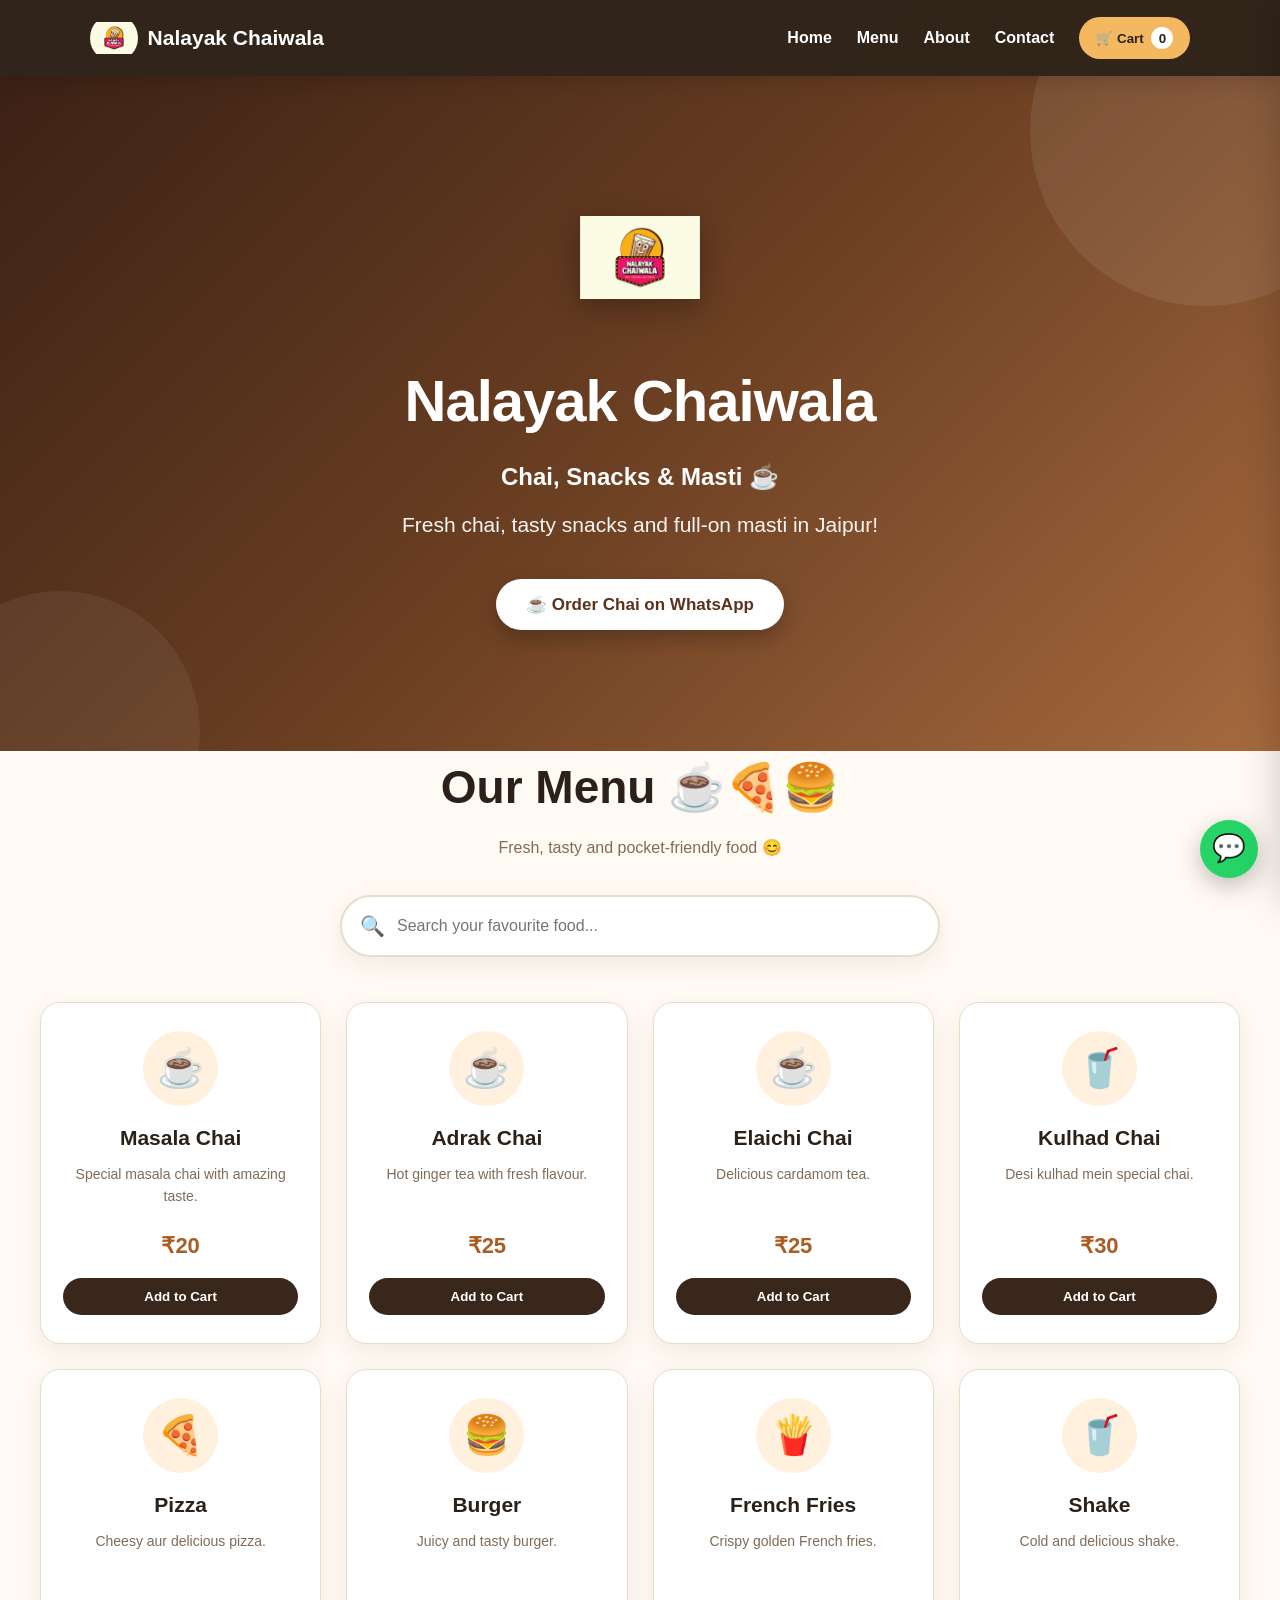
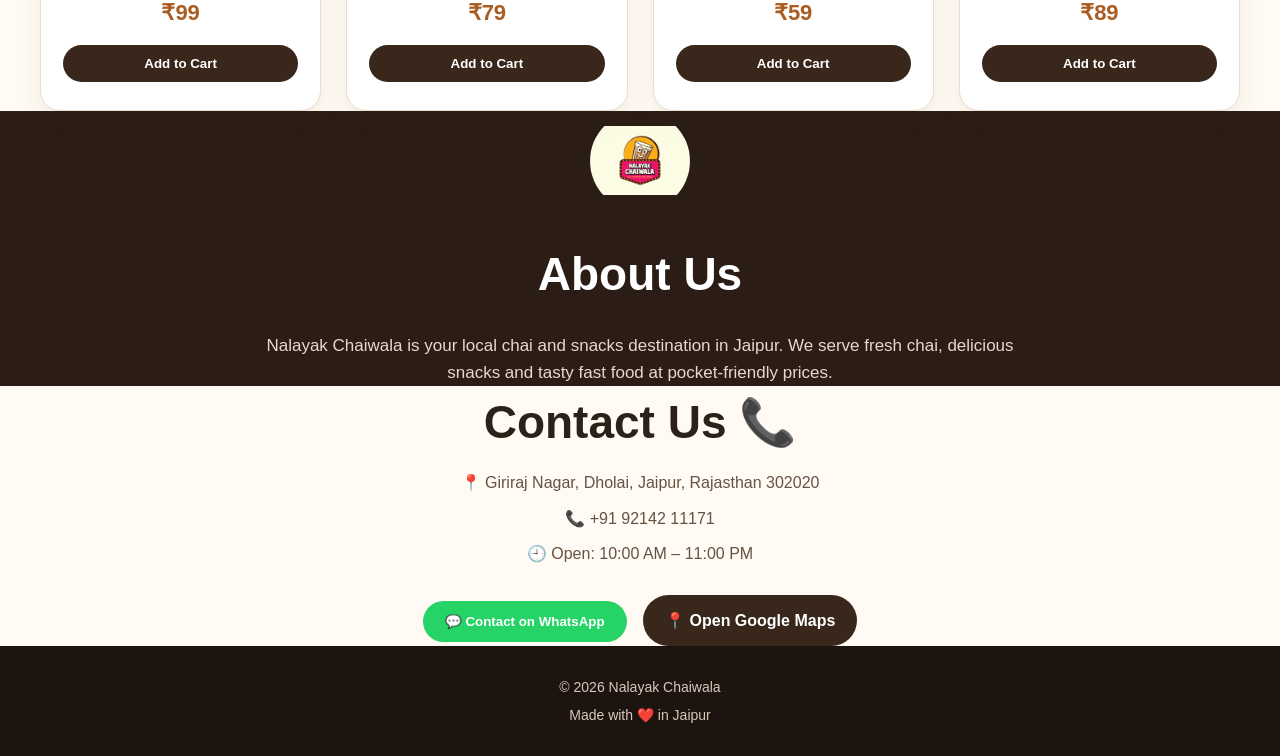
==== commit ac13f4f3: "Add files via upload" ====
--- a/index.html
+++ b/index.html
@@ -11,6 +11,7 @@
 
     <meta name="description"
         content="Nalayak Chaiwala in Giriraj Nagar, Dholai, Jaipur. Fresh chai, pizza, burger, French fries and shakes. Order now on WhatsApp.">
+        <link rel="icon" type="image/png" href="logo.png">
 
     <link rel="stylesheet" href="style.css">
 </head>
@@ -291,7 +292,7 @@
         </p>
 
         <p>
-            🕘 Open: 09:00 AM – 11:00 PM
+            🕘 Open: 10:00 AM – 11:00 PM
         </p>
 
         <button onclick="contactUs()">
